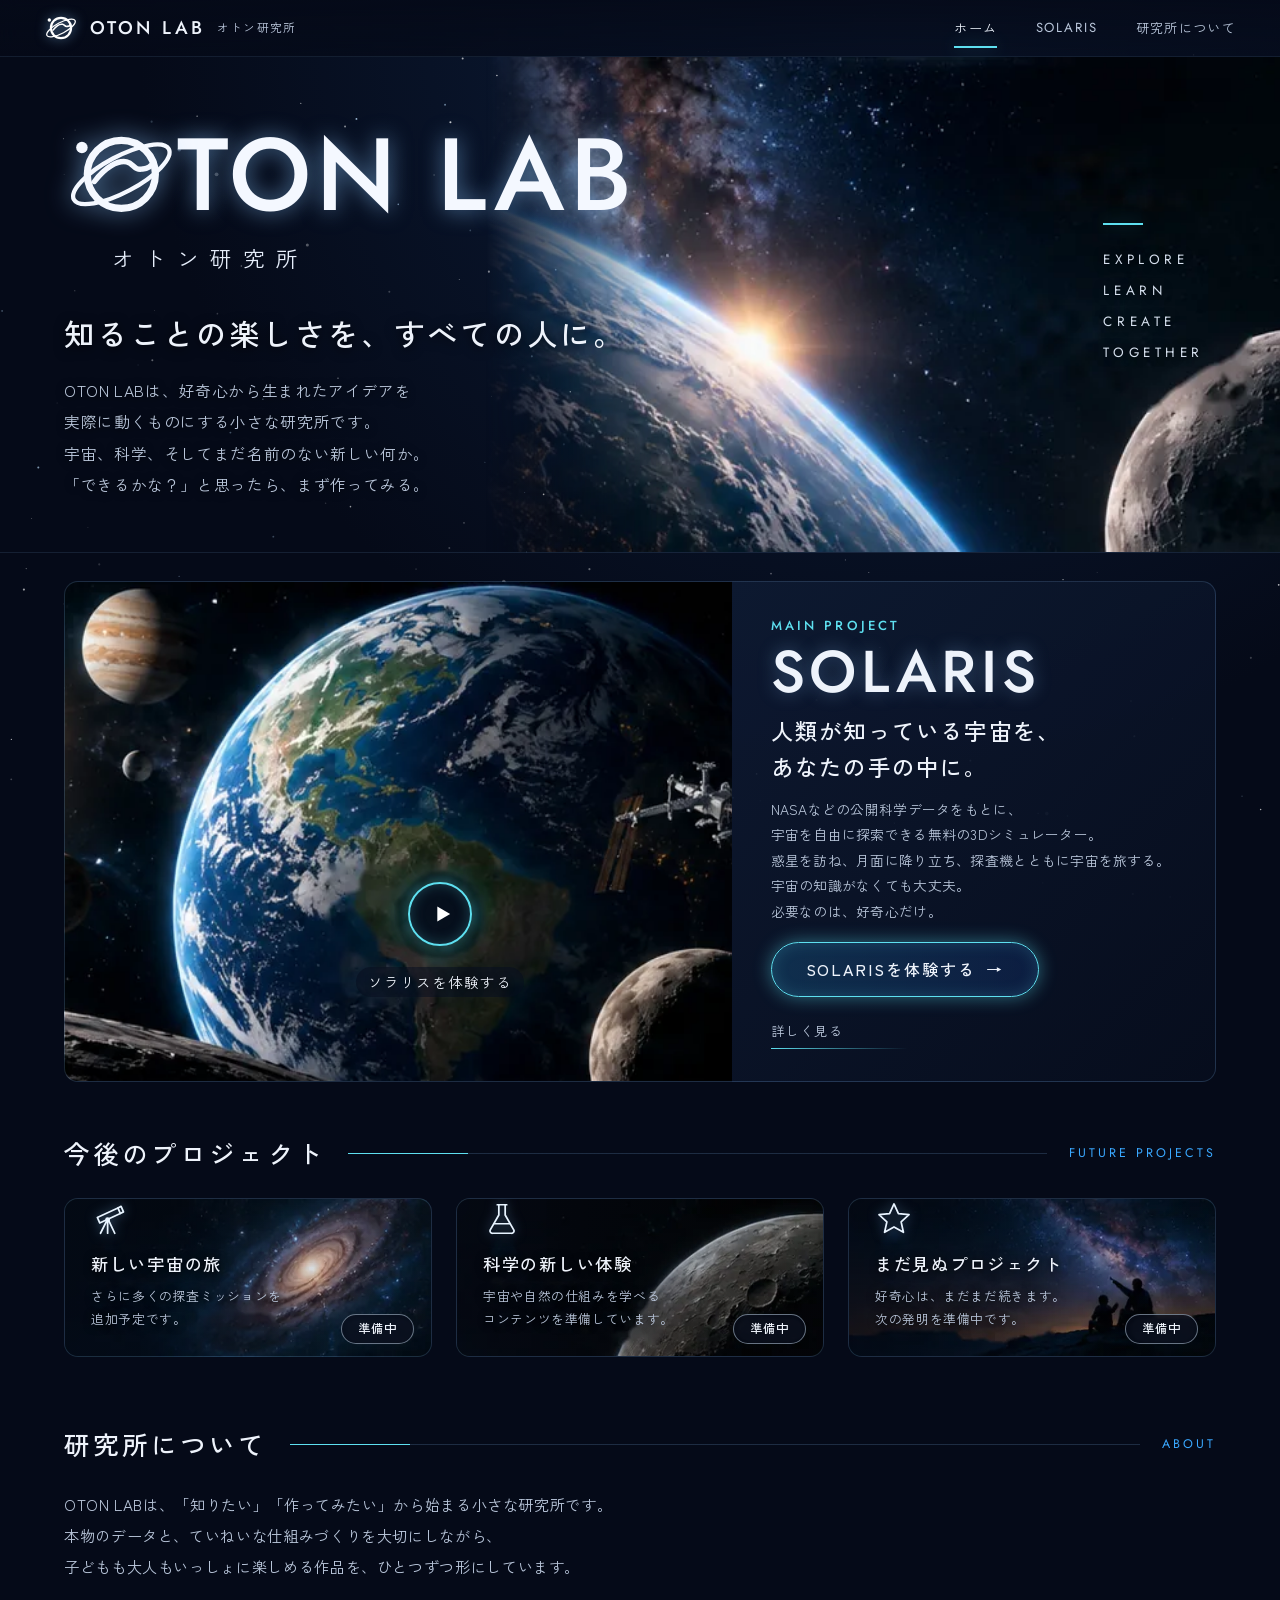
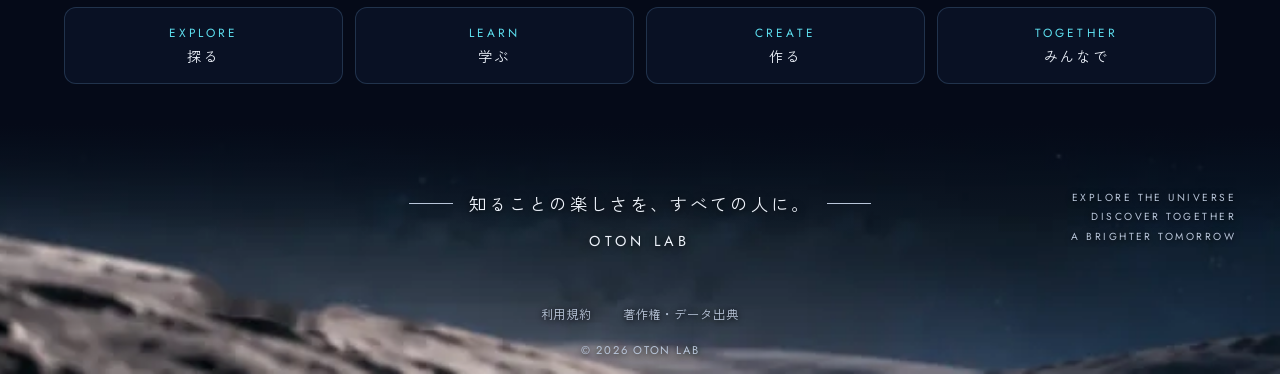
==== index.html @ 77c34b83 "トップページ微調整：右上は英語4行に整理・スマホ表示の最適化・フッターに利用規約と著作権・データ出典を追加" ====
<!doctype html>
<html lang="ja">
<head>
<meta charset="utf-8">
<meta name="viewport" content="width=device-width, initial-scale=1, viewport-fit=cover">
<title>OTON LAB｜オトン研究所</title>
<meta name="description" content="OTON LAB（オトン研究所）は、好奇心から生まれたアイデアを実際に動くものにする小さな研究所です。メイン作品は宇宙シミュレーター SOLARIS。">
<meta name="theme-color" content="#050a18">
<script>document.documentElement.classList.add("js")</script>
<meta property="og:type" content="website">
<meta property="og:title" content="OTON LAB｜オトン研究所">
<meta property="og:description" content="知ることの楽しさを、すべての人に。">
<meta property="og:url" content="https://otonlab.github.io/">
<meta property="og:image" content="https://otonlab.github.io/img/og.jpg">
<meta name="twitter:card" content="summary_large_image">
<link rel="icon" href="img/icon.svg" type="image/svg+xml">
<link rel="preconnect" href="https://fonts.googleapis.com">
<link rel="preconnect" href="https://fonts.gstatic.com" crossorigin>
<link rel="stylesheet" href="https://fonts.googleapis.com/css2?family=Jost:wght@300;400;500;600&family=Zen+Kaku+Gothic+New:wght@400;500;700&display=swap">
<link rel="stylesheet" href="css/style.css">
</head>
<body>
<canvas id="stars" aria-hidden="true"></canvas>

<svg width="0" height="0" style="position:absolute" aria-hidden="true">
  <defs>
    <symbol id="logo" viewBox="0 0 64 64">
      <circle cx="32" cy="32" r="19" fill="none" stroke="currentColor" stroke-width="4"/>
      <path d="M17 36c6-8 13-12 18-11 4 1 4 5 9 4 3 0 5-2 6-4" fill="none" stroke="currentColor" stroke-width="3" stroke-linecap="round"/>
      <ellipse cx="32" cy="32" rx="30" ry="10" fill="none" stroke="currentColor" stroke-width="2.4" transform="rotate(-28 32 32)"/>
      <circle cx="10" cy="17" r="3.2" fill="currentColor"/>
    </symbol>
  </defs>
</svg>

<header class="site-header" id="top">
  <a class="brand" href="#top" aria-label="OTON LAB トップへ">
    <svg class="brand-mark"><use href="#logo"/></svg>
    <span class="brand-name">OTON LAB</span>
    <span class="brand-sub">オトン研究所</span>
  </a>
  <nav class="site-nav" aria-label="メインメニュー">
    <a href="#top" data-nav="top" class="is-active">ホーム</a>
    <a href="#solaris" data-nav="solaris">SOLARIS</a>
    <a href="#about" data-nav="about">研究所について</a>
  </nav>
</header>

<main>
  <!-- ===== ヒーロー ===== -->
  <section class="hero" data-section="top">
    <div class="hero-art" aria-hidden="true"></div>
    <div class="hero-inner">
      <div class="hero-copy">
        <h1 class="hero-logo">
          <svg class="hero-logo-mark"><use href="#logo"/></svg><span class="hero-logo-text">TON LAB</span>
          <span class="visually-hidden">OTON LAB</span>
        </h1>
        <p class="hero-kana">オトン研究所</p>
        <p class="hero-lead">知ることの楽しさを、<br class="sp">すべての人に。</p>
        <p class="hero-body">
          OTON LABは、好奇心から生まれた<br class="sp">アイデアを<br class="pc">実際に動くものにする<br class="sp">小さな研究所です。<br>
          宇宙、科学、そして<br class="sp">まだ名前のない新しい何か。<br>
          「できるかな？」と思ったら、<br class="sp">まず作ってみる。
        </p>
      </div>
      <aside class="hero-side">
        <span class="hero-rule" aria-hidden="true"></span>
        <ul class="hero-words" lang="en">
          <li>EXPLORE</li><li>LEARN</li><li>CREATE</li><li>TOGETHER</li>
        </ul>
      </aside>
    </div>
  </section>

  <!-- ===== メイン作品：SOLARIS ===== -->
  <section class="main-project reveal" id="solaris" data-section="solaris">
    <a class="mp-art" href="https://kayano-tadanori.github.io/solaris/" aria-label="SOLARISを体験する">
      <span class="mp-play" aria-hidden="true"><svg viewBox="0 0 24 24"><path d="M8 5.5v13l11-6.5z" fill="currentColor"/></svg></span>
      <span class="mp-play-label">ソラリスを体験する</span>
    </a>
    <div class="mp-text">
      <p class="eyebrow" lang="en">MAIN PROJECT</p>
      <h2 class="mp-title" lang="en">SOLARIS</h2>
      <p class="mp-catch">人類が知っている宇宙を、<br>あなたの手の中に。</p>
      <p class="mp-body">
        NASAなどの公開科学データをもとに、<br class="pc">宇宙を自由に探索できる無料の3Dシミュレーター。<br class="pc">惑星を訪ね、月面に降り立ち、探査機とともに宇宙を旅する。<br class="pc">宇宙の知識がなくても大丈夫。<br class="pc">必要なのは、好奇心だけ。
      </p>
      <div class="mp-actions">
        <a class="btn-glow" href="https://kayano-tadanori.github.io/solaris/">SOLARISを体験する <span aria-hidden="true">→</span></a>
        <button class="link-more" type="button" aria-expanded="false" aria-controls="mp-more">詳しく見る</button>
      </div>
      <div class="mp-more" id="mp-more" hidden>
        <ul>
          <li><b>本物の位置で動く太陽系</b>　太陽・8つの惑星・おもな衛星を、NASA JPL の暦データどおりに動かします。</li>
          <li><b>いま空を飛ぶISS</b>　国際宇宙ステーションの今の位置を、軌道データから計算して表示します。</li>
          <li><b>最新の地球の雲</b>　気象衛星の観測画像から、地球の雲を描きます。</li>
          <li><b>スマホでそのまま</b>　インストールも登録もいりません。ブラウザで開くだけで動きます。</li>
        </ul>
      </div>
    </div>
  </section>

  <!-- ===== 今後のプロジェクト ===== -->
  <section class="future reveal" aria-labelledby="future-title">
    <div class="section-head">
      <h2 id="future-title">今後のプロジェクト</h2>
      <span class="section-line" aria-hidden="true"></span>
      <span class="section-en" lang="en">FUTURE PROJECTS</span>
    </div>
    <div class="cards">
      <article class="card" style="background-image:url(img/card1.webp)">
        <svg class="card-icon" viewBox="0 0 48 48" aria-hidden="true"><g fill="none" stroke="currentColor" stroke-width="2.2" stroke-linecap="round" stroke-linejoin="round"><path d="M8 22l26-12 3 7-26 12z"/><path d="M34 10l4-2 3 7-4 2"/><path d="M20 26l-8 16M22 25l8 17M21 26v16"/><circle cx="21" cy="25" r="2"/></g></svg>
        <h3>新しい宇宙の旅</h3>
        <p>さらに多くの探査ミッションを<br>追加予定です。</p>
        <span class="badge">準備中</span>
      </article>
      <article class="card" style="background-image:url(img/card2.webp)">
        <svg class="card-icon" viewBox="0 0 48 48" aria-hidden="true"><g fill="none" stroke="currentColor" stroke-width="2.2" stroke-linecap="round" stroke-linejoin="round"><path d="M18 6h12M20 6v13L9 38a3 3 0 0 0 3 4h24a3 3 0 0 0 3-4L28 19V6"/><path d="M14 30h20"/></g></svg>
        <h3>科学の新しい体験</h3>
        <p>宇宙や自然の仕組みを学べる<br>コンテンツを準備しています。</p>
        <span class="badge">準備中</span>
      </article>
      <article class="card" style="background-image:url(img/card3.webp)">
        <svg class="card-icon" viewBox="0 0 48 48" aria-hidden="true"><path d="M24 5l5.6 12.2 13.4 1.4-10 9 2.9 13.2L24 34l-11.9 6.8L15 27.6l-10-9 13.4-1.4z" fill="none" stroke="currentColor" stroke-width="2.2" stroke-linejoin="round"/></svg>
        <h3>まだ見ぬプロジェクト</h3>
        <p>好奇心は、まだまだ続きます。<br>次の発明を準備中です。</p>
        <span class="badge">準備中</span>
      </article>
    </div>
  </section>

  <!-- ===== 研究所について ===== -->
  <section class="about reveal" id="about" data-section="about" aria-labelledby="about-title">
    <div class="section-head">
      <h2 id="about-title">研究所について</h2>
      <span class="section-line" aria-hidden="true"></span>
      <span class="section-en" lang="en">ABOUT</span>
    </div>
    <p class="about-body">
      OTON LABは、「知りたい」「作ってみたい」から始まる小さな研究所です。<br class="pc">本物のデータと、ていねいな仕組みづくりを大切にしながら、<br class="pc">子どもも大人もいっしょに楽しめる作品を、ひとつずつ形にしています。
    </p>
    <ul class="pillars">
      <li><span lang="en">EXPLORE</span>探る</li>
      <li><span lang="en">LEARN</span>学ぶ</li>
      <li><span lang="en">CREATE</span>作る</li>
      <li><span lang="en">TOGETHER</span>みんなで</li>
    </ul>
  </section>
</main>

<footer class="site-footer">
  <div class="footer-inner">
    <p class="footer-catch"><span class="dash" aria-hidden="true"></span><span>知ることの楽しさを、<br class="sp">すべての人に。</span><span class="dash" aria-hidden="true"></span></p>
    <p class="footer-name" lang="en">OTON LAB</p>
    <p class="footer-words" lang="en">EXPLORE THE UNIVERSE<br>DISCOVER TOGETHER<br>A BRIGHTER TOMORROW</p>
  </div>
  <ul class="footer-links">
    <li><a href="terms.html">利用規約</a></li>
    <li><a href="credits.html">著作権・データ出典</a></li>
  </ul>
  <p class="copyright" lang="en">© 2026 OTON LAB</p>
</footer>

<script src="js/main.js" defer></script>
</body>
</html>
---- css/style.css ----
/* OTON LAB トップページ */
:root {
  --bg: #050a18;
  --bg-2: #0a1428;
  --panel: rgba(12, 22, 42, .72);
  --line: rgba(120, 170, 220, .22);
  --text: #eef3fb;
  --text-2: #b9c6da;
  --text-3: #7f8fa8;
  --accent: #5ee0f0;
  --accent-2: #3aa8ff;
  --glow: 0 0 18px rgba(94, 224, 240, .45);
  --radius: 14px;
  --gutter: clamp(16px, 4vw, 44px);
  --maxw: 1240px;
  --font-en: "Jost", "Zen Kaku Gothic New", system-ui, sans-serif;
  --font-ja: "Zen Kaku Gothic New", "Hiragino Sans", "Yu Gothic UI", system-ui, sans-serif;
  color-scheme: dark;
}

*, *::before, *::after { box-sizing: border-box; }
html { scroll-behavior: smooth; scroll-padding-top: 72px; -webkit-text-size-adjust: 100%; }
body {
  margin: 0;
  background: var(--bg);
  color: var(--text);
  font-family: var(--font-ja);
  line-height: 1.8;
  letter-spacing: .04em;
  overflow-x: hidden;
}
img, svg { display: block; }
a { color: inherit; }
.visually-hidden {
  position: absolute; width: 1px; height: 1px; overflow: hidden;
  clip: rect(0 0 0 0); white-space: nowrap;
}
br.pc { display: none; }
@media (min-width: 900px) { br.pc { display: inline; } }
br.sp { display: none; }
@media (max-width: 520px) { br.sp { display: inline; } }

/* 星空（ページ全体の背景） */
#stars {
  position: fixed; inset: 0; width: 100%; height: 100%;
  z-index: -1; pointer-events: none;
  background: radial-gradient(ellipse at 70% 0%, #0d1f3d 0%, var(--bg) 60%);
}

/* ===== ヘッダー ===== */
.site-header {
  position: sticky; top: 0; z-index: 20;
  display: flex; align-items: center; justify-content: space-between; gap: 16px;
  padding: 10px var(--gutter);
  background: linear-gradient(to bottom, rgba(5, 10, 24, .92), rgba(5, 10, 24, .7));
  backdrop-filter: blur(10px);
  -webkit-backdrop-filter: blur(10px);
  border-bottom: 1px solid rgba(120, 170, 220, .12);
}
.brand { display: flex; align-items: center; gap: 12px; text-decoration: none; min-width: 0; }
.brand-mark { width: 34px; height: 34px; color: #fff; filter: drop-shadow(0 0 6px rgba(140, 200, 255, .6)); flex: none; }
.brand-name { font-family: var(--font-en); font-weight: 500; font-size: 1.15rem; letter-spacing: .16em; white-space: nowrap; }
.brand-sub { font-size: .72rem; color: var(--text-2); letter-spacing: .12em; white-space: nowrap; }
.site-nav { display: flex; gap: clamp(14px, 3vw, 40px); }
.site-nav a {
  position: relative; text-decoration: none; font-size: .82rem; letter-spacing: .1em;
  color: var(--text-2); padding: 6px 0; white-space: nowrap;
}
.site-nav a[data-nav="solaris"] { font-family: var(--font-en); letter-spacing: .14em; }
.site-nav a::after {
  content: ""; position: absolute; left: 0; right: 0; bottom: -2px; height: 2px;
  background: var(--accent); box-shadow: var(--glow);
  transform: scaleX(0); transition: transform .3s;
}
.site-nav a:hover, .site-nav a.is-active { color: var(--text); }
.site-nav a.is-active::after { transform: scaleX(1); }

@media (max-width: 640px) {
  .brand-sub { display: none; }
  .brand-mark { width: 28px; height: 28px; }
  .brand-name { font-size: 1rem; }
  .site-nav { gap: 14px; }
  .site-nav a { font-size: .74rem; letter-spacing: .04em; }
}
@media (max-width: 380px) {
  .brand-name { display: none; }
}

/* ===== ヒーロー ===== */
.hero {
  position: relative;
  min-height: clamp(460px, 34vw, 560px);
  overflow: hidden;
  border-bottom: 1px solid rgba(120, 170, 220, .14);
}
.hero-art {
  position: absolute; top: 0; right: 0; bottom: 0;
  width: min(62%, 980px);
  background: url(../img/hero.webp) right center / cover no-repeat;
  -webkit-mask-image: linear-gradient(to right, transparent 0%, #000 22%);
  mask-image: linear-gradient(to right, transparent 0%, #000 22%);
}
.hero-inner {
  position: relative;
  max-width: var(--maxw); margin: 0 auto;
  padding: clamp(36px, 5vw, 60px) var(--gutter) clamp(36px, 4vw, 52px);
  display: flex; justify-content: space-between; gap: 24px;
}
.hero-copy { max-width: 620px; }
.hero-logo {
  display: flex; align-items: center; margin: 0;
  font-family: var(--font-en); font-weight: 500;
  font-size: clamp(3rem, 8.4vw, 6.4rem); line-height: 1; letter-spacing: .05em;
  color: #f4f8ff;
  text-shadow: 0 0 22px rgba(140, 200, 255, .55);
}
.hero-logo-mark {
  width: 1.12em; height: 1.12em; margin-right: -.02em; color: #f4f8ff;
  filter: drop-shadow(0 0 12px rgba(140, 200, 255, .7));
  flex: none;
}
.hero-kana {
  margin: .5rem 0 0; padding-left: 2.2em;
  font-size: clamp(1rem, 1.9vw, 1.35rem); letter-spacing: .5em; color: #e6eefb;
}
.hero-lead {
  margin: clamp(18px, 2.4vw, 28px) 0 0;
  font-size: clamp(1.2rem, 2.6vw, 1.9rem); font-weight: 500; letter-spacing: .1em;
  text-shadow: 0 2px 12px rgba(0, 0, 0, .8);
}
.hero-body {
  margin: 14px 0 0;
  font-size: clamp(.86rem, 1.25vw, .98rem); line-height: 2; color: var(--text-2);
  text-shadow: 0 1px 8px rgba(0, 0, 0, .9);
}
.hero-side {
  flex: none; align-self: center;
  /* ロゴと本文のあいだ（地球のふちの右）に、4語を縦に置く */
  margin-top: clamp(-40px, -2vw, -10px);
  padding-right: clamp(0px, 1vw, 12px);
  text-shadow: 0 1px 10px rgba(0, 0, 0, .9);
}
.hero-rule { display: block; width: 40px; height: 2px; margin: 0 0 20px; background: var(--accent); box-shadow: var(--glow); }
.hero-words {
  list-style: none; margin: 0; padding: 0;
  font-family: var(--font-en); font-weight: 400;
  font-size: clamp(.82rem, 1.05vw, .95rem); letter-spacing: .34em; line-height: 2.3; color: #d6e0ee;
}

@media (max-width: 900px) {
  .hero { min-height: 0; }
  .hero-art {
    width: 100%; height: 62vw; max-height: 420px; bottom: auto;
    background-position: 70% center;
    -webkit-mask-image: linear-gradient(to bottom, #000 40%, transparent 100%);
    mask-image: linear-gradient(to bottom, #000 40%, transparent 100%);
    opacity: .9;
  }
  .hero-inner { flex-direction: column; padding-top: clamp(28px, 18vw, 120px); }
  .hero-side { align-self: stretch; display: flex; align-items: center; gap: 14px; margin-top: 4px; padding-right: 0; }
  .hero-rule { flex: none; width: 24px; margin: 0; }
  .hero-words { display: flex; flex-wrap: wrap; gap: 0 14px; font-size: .74rem; letter-spacing: .22em; line-height: 2; }
}
@media (max-width: 520px) {
  /* 地球のふちと朝日が右上に来るように */
  .hero-art { height: 78vw; background-position: 62% 30%; }
  .hero-inner { padding-top: 34vw; gap: 18px; }
  .hero-logo { font-size: clamp(2.5rem, 13vw, 3.4rem); }
  .hero-kana { padding-left: 1.9em; letter-spacing: .42em; font-size: .95rem; }
  .hero-lead { font-size: clamp(1.25rem, 6vw, 1.5rem); line-height: 1.6; letter-spacing: .08em; }
  .hero-body { font-size: .88rem; line-height: 1.95; }
  .hero-words { gap: 0 12px; font-size: .7rem; letter-spacing: .18em; }
}

/* ===== 共通：セクション ===== */
.main-project, .future, .about {
  max-width: var(--maxw);
  margin: 0 auto;
  padding: 0 var(--gutter);
}
.eyebrow {
  margin: 0; font-family: var(--font-en); font-weight: 500;
  font-size: .82rem; letter-spacing: .24em; color: var(--accent);
}
.section-head {
  display: flex; align-items: center; gap: 22px;
  margin: 0 0 22px;
}
.section-head h2 { margin: 0; font-size: clamp(1.25rem, 2.4vw, 1.6rem); font-weight: 500; letter-spacing: .12em; white-space: nowrap; }
.section-line {
  flex: 1; height: 1px;
  background: linear-gradient(to right, var(--accent) 0, var(--accent) 120px, var(--line) 120px);
}
.section-en { font-family: var(--font-en); font-size: .78rem; letter-spacing: .24em; color: var(--accent-2); white-space: nowrap; }
@media (max-width: 520px) {
  .section-en { display: none; }
}

/* ===== メイン作品 ===== */
.main-project {
  margin-top: clamp(20px, 3vw, 28px);
}
.main-project > * { min-width: 0; }
.main-project {
  display: grid;
  grid-template-columns: minmax(0, 58fr) minmax(0, 42fr);
}
.main-project::before { content: none; }
.mp-art, .mp-text { position: relative; }
.mp-art {
  display: block; text-decoration: none;
  min-height: 100%;
  /* 再生ボタンの位置（56.2% 66.6%）を基準に切り抜く＝高さが変わってもボタンの下の絵がずれない */
  background: url(../img/solaris.webp) 56.2% 66.6% / cover no-repeat;
  border: 1px solid var(--line); border-right: 0;
  border-radius: var(--radius) 0 0 var(--radius);
  overflow: hidden;
}
.mp-text {
  padding: clamp(24px, 3vw, 32px) clamp(20px, 3vw, 40px);
  background: linear-gradient(135deg, rgba(14, 26, 50, .92), rgba(7, 14, 30, .92));
  border: 1px solid var(--line); border-left: 0;
  border-radius: 0 var(--radius) var(--radius) 0;
}
.mp-play {
  position: absolute; left: 56.2%; top: 66.6%;
  width: 64px; height: 64px; margin: -32px 0 0 -32px;
  display: grid; place-items: center;
  border-radius: 50%;
  background: rgba(6, 14, 30, .78);
  border: 2px solid var(--accent);
  box-shadow: var(--glow), inset 0 0 14px rgba(94, 224, 240, .25);
  color: #fff;
  transition: transform .25s, box-shadow .25s;
}
.mp-play svg { width: 28px; height: 28px; margin-left: 4px; }
.mp-play-label {
  position: absolute; left: 56.2%; top: 80.2%; transform: translate(-50%, -50%);
  padding: 2px 12px; border-radius: 99px;
  background: rgba(6, 14, 30, .55);
  font-size: .9rem; letter-spacing: .14em; white-space: nowrap;
  text-shadow: 0 1px 6px #000;
}
.mp-art:hover .mp-play, .mp-art:focus-visible .mp-play { transform: scale(1.08); box-shadow: 0 0 30px rgba(94, 224, 240, .75); }
.mp-title {
  margin: 4px 0 0;
  font-family: var(--font-en); font-weight: 500;
  font-size: clamp(2.6rem, 4.6vw, 3.9rem); line-height: 1.05; letter-spacing: .08em;
  text-shadow: 0 0 18px rgba(140, 200, 255, .35);
}
.mp-catch { margin: 10px 0 0; font-size: clamp(1.1rem, 1.8vw, 1.4rem); font-weight: 500; line-height: 1.6; letter-spacing: .1em; }
.mp-body { margin: 12px 0 0; font-size: .86rem; line-height: 1.85; letter-spacing: .02em; color: var(--text-2); }
.mp-actions { display: flex; align-items: center; gap: 18px 32px; flex-wrap: wrap; margin-top: 18px; }
.btn-glow {
  -webkit-tap-highlight-color: transparent; touch-action: manipulation;
  display: inline-flex; align-items: center; gap: 10px;
  padding: 12px 34px;
  border-radius: 99px;
  border: 1.5px solid var(--accent);
  background: linear-gradient(90deg, rgba(20, 70, 110, .55), rgba(16, 40, 90, .55));
  box-shadow: var(--glow), inset 0 0 16px rgba(94, 224, 240, .18);
  text-decoration: none; font-weight: 500; letter-spacing: .12em;
  transition: box-shadow .25s, transform .25s;
}
.btn-glow:hover, .btn-glow:focus-visible { box-shadow: 0 0 28px rgba(94, 224, 240, .7), inset 0 0 18px rgba(94, 224, 240, .3); transform: translateY(-1px); }
.link-more {
  appearance: none; background: none; border: 0; color: var(--text-2); cursor: pointer;
  font: inherit; font-size: .82rem; letter-spacing: .12em;
  padding: 4px 64px 6px 0;
  border-bottom: 1px solid transparent;
  border-image: linear-gradient(to right, var(--accent), transparent) 1;
}
.link-more:hover, .link-more[aria-expanded="true"] { color: var(--text); }
.mp-more { margin-top: 18px; }
.mp-more ul { list-style: none; margin: 0; padding: 0; display: grid; gap: 10px; }
.mp-more li {
  font-size: .86rem; line-height: 1.75; color: var(--text-2);
  padding: 10px 14px; border-radius: 10px;
  background: rgba(94, 224, 240, .06); border: 1px solid rgba(94, 224, 240, .14);
}
.mp-more b { display: block; color: var(--text); font-weight: 500; }

@media (max-width: 900px) {
  .main-project { grid-template-columns: 1fr; }
  .mp-art {
    min-height: 0; aspect-ratio: 715 / 389; border: 1px solid var(--line); border-bottom: 0; border-radius: var(--radius) var(--radius) 0 0; }
  .mp-text { border: 1px solid var(--line); border-top: 0; border-radius: 0 0 var(--radius) var(--radius); }
  .mp-play { width: 60px; height: 60px; margin: -30px 0 0 -30px; }
  .mp-play-label { font-size: .8rem; }
}

/* ===== 今後のプロジェクト ===== */
.future { margin-top: clamp(36px, 5vw, 48px); }
.cards { display: grid; grid-template-columns: repeat(3, minmax(0, 1fr)); gap: clamp(14px, 2vw, 24px); }
.card {
  position: relative;
  aspect-ratio: 390 / 168;
  padding: clamp(18px, 2.2vw, 26px) clamp(18px, 2.2vw, 26px);
  border-radius: var(--radius);
  border: 1px solid var(--line);
  background-color: #050a18;
  background-position: center;
  background-size: cover;
  background-repeat: no-repeat;
  overflow: hidden;
  display: flex; flex-direction: column; justify-content: flex-end;
}
.card::before {
  content: ""; position: absolute; inset: 0;
  background: linear-gradient(90deg, rgba(5, 10, 24, .55) 0%, rgba(5, 10, 24, .1) 70%);
}
.card > * { position: relative; }
.card-icon { flex: none; width: 38px; height: 38px; color: #e8f4ff; margin-bottom: auto; filter: drop-shadow(0 0 6px rgba(140, 200, 255, .5)); }
.card h3 { margin: 10px 0 0; font-size: 1.08rem; font-weight: 500; letter-spacing: .1em; text-shadow: 0 1px 8px #000; }
.card p { margin: 6px 0 0; font-size: .8rem; line-height: 1.75; color: var(--text-2); text-shadow: 0 1px 8px #000; padding-right: 92px; }
.badge {
  position: absolute; right: 4.6%; bottom: 7.7%;
  padding: 3px 16px;
  border-radius: 99px;
  border: 1px solid rgba(200, 220, 240, .5);
  background: rgba(8, 14, 28, .78);
  font-size: .76rem; font-weight: 500; letter-spacing: .1em;
}
@media (max-width: 520px) {
  .mp-actions { flex-direction: column; align-items: stretch; gap: 12px; }
  .btn-glow { justify-content: center; min-height: 52px; padding: 12px 20px; }
  .link-more { align-self: flex-start; padding: 10px 64px 10px 0; }
  .mp-text { padding: 22px 18px 24px; }
}
@media (max-width: 1000px) {
  .card { aspect-ratio: auto; min-height: 180px; }
}
@media (max-width: 760px) {
  .cards { grid-template-columns: 1fr; }
  .card { aspect-ratio: 390 / 168; min-height: 0; }
}
@media (max-width: 420px) {
  .card { aspect-ratio: auto; min-height: 168px; }
  /* 狭い画面はバッジを右上へ＝説明文を広く使う */
  .card p { padding-right: 0; }
  .badge { top: 16px; bottom: auto; right: 16px; }
}

/* ===== 研究所について ===== */
.about { margin-top: clamp(44px, 6vw, 64px); }
.about-body { margin: 0; color: var(--text-2); font-size: .95rem; line-height: 2.05; }
.pillars {
  list-style: none; margin: 24px 0 0; padding: 0;
  display: grid; grid-template-columns: repeat(4, minmax(0, 1fr)); gap: 12px;
}
.pillars li {
  padding: 14px 12px; text-align: center;
  border: 1px solid var(--line); border-radius: 12px;
  background: var(--panel);
  font-size: .9rem; letter-spacing: .14em;
}
.pillars span {
  display: block; font-family: var(--font-en); font-size: .74rem; letter-spacing: .26em; color: var(--accent);
}
@media (max-width: 560px) {
  .pillars { grid-template-columns: repeat(2, minmax(0, 1fr)); }
}

/* ===== フッター ===== */
.site-footer {
  position: relative;
  margin-top: clamp(28px, 4vw, 40px);
  padding: clamp(40px, 6vw, 64px) var(--gutter) 14px;
  background: url(../img/ground.webp) center bottom / cover no-repeat;
  text-align: center;
}
.site-footer::before {
  content: ""; position: absolute; inset: 0;
  background: linear-gradient(to bottom, var(--bg) 0%, rgba(5, 10, 24, 0) 45%);
  pointer-events: none;
}
.footer-inner { position: relative; max-width: var(--maxw); margin: 0 auto; }
.footer-catch {
  margin: 0; display: flex; align-items: center; justify-content: center; gap: 16px;
  font-size: clamp(.92rem, 1.6vw, 1.1rem); letter-spacing: .12em; text-shadow: 0 1px 8px #000;
}
.dash { width: 44px; height: 1px; background: var(--text-2); flex: none; }
.footer-name { margin: 10px 0 0; font-family: var(--font-en); font-size: .9rem; letter-spacing: .3em; text-shadow: 0 1px 8px #000; }
.footer-words {
  position: absolute; right: 0; top: 0; margin: 0;
  font-family: var(--font-en); font-size: .64rem; letter-spacing: .24em; line-height: 1.9;
  text-align: right; color: var(--text-2); text-shadow: 0 1px 6px #000;
}
.footer-links {
  position: relative; list-style: none; margin: clamp(28px, 4vw, 40px) 0 0; padding: 0;
  display: flex; justify-content: center; flex-wrap: wrap; gap: 6px 26px;
  font-size: .78rem; letter-spacing: .08em; text-shadow: 0 1px 6px #000;
}
.footer-links a { color: var(--text-2); text-decoration: none; display: inline-block; padding: 8px 2px; }
.footer-links a:hover, .footer-links a:focus-visible { color: var(--text); text-decoration: underline; text-underline-offset: 4px; }
.copyright { position: relative; margin: 6px 0 0; font-family: var(--font-en); font-size: .7rem; letter-spacing: .16em; color: var(--text-2); text-shadow: 0 1px 6px #000; }
@media (max-width: 900px) {
  .footer-words { position: static; text-align: center; margin-top: 18px; }
  .dash { width: 24px; }
}

/* ===== 表示のアニメーション ===== */
.js .reveal { opacity: 0; transform: translateY(18px); transition: opacity .8s ease, transform .8s ease; }
.js .reveal.is-in { opacity: 1; transform: none; }

@media (prefers-reduced-motion: reduce) {
  html { scroll-behavior: auto; }
  .js .reveal { opacity: 1; transform: none; transition: none; }
}

:focus-visible { outline: 2px solid var(--accent); outline-offset: 3px; border-radius: 6px; }

/* ===== 文書ページ（利用規約・著作権・データ出典） ===== */
.doc {
  max-width: 860px; margin: 0 auto;
  padding: clamp(28px, 5vw, 56px) var(--gutter) 24px;
}
.doc h1 { margin: 0; font-size: clamp(1.5rem, 3.4vw, 2rem); font-weight: 500; letter-spacing: .12em; }
.doc .doc-en { margin: 4px 0 0; font-family: var(--font-en); font-size: .78rem; letter-spacing: .24em; color: var(--accent); }
.doc .doc-date { margin: 14px 0 0; font-size: .8rem; color: var(--text-3); }
.doc h2 {
  margin: 40px 0 10px; padding-bottom: 8px;
  font-size: 1.12rem; font-weight: 500; letter-spacing: .08em;
  border-bottom: 1px solid var(--line);
}
.doc h3 { margin: 24px 0 6px; font-size: .98rem; font-weight: 500; }
.doc p, .doc li { font-size: .92rem; line-height: 1.95; color: var(--text-2); }
.doc ul, .doc ol { padding-left: 1.4em; }
.doc a { color: var(--accent); text-underline-offset: 3px; word-break: break-all; }
.doc .note {
  margin: 18px 0; padding: 14px 16px; border-radius: 10px;
  background: rgba(94, 224, 240, .06); border: 1px solid rgba(94, 224, 240, .2);
}
.doc .note p { margin: 0; }
.table-wrap { overflow-x: auto; -webkit-overflow-scrolling: touch; margin: 10px 0 0; }
.doc table { width: 100%; border-collapse: collapse; font-size: .84rem; min-width: 560px; }
.doc th, .doc td { padding: 9px 10px; border-bottom: 1px solid var(--line); text-align: left; vertical-align: top; line-height: 1.7; color: var(--text-2); }
.doc th { color: var(--text); font-weight: 500; background: rgba(12, 22, 42, .6); white-space: nowrap; }
.back-link { display: inline-block; margin-top: 40px; color: var(--text-2); text-decoration: none; font-size: .86rem; padding: 8px 0; }
.back-link:hover { color: var(--text); }
.site-footer.is-simple { padding-top: 24px; background: none; }
.site-footer.is-simple::before { content: none; }
.licenses { margin-top: 14px; display: grid; gap: 8px; }
.lic { border: 1px solid var(--line); border-radius: 10px; background: rgba(12, 22, 42, .55); }
.lic summary { cursor: pointer; padding: 10px 14px; font-size: .86rem; color: var(--text); }
.lic pre {
  margin: 0; padding: 0 14px 14px; white-space: pre-wrap; overflow-wrap: anywhere;
  font-family: ui-monospace, Consolas, monospace; font-size: .72rem; line-height: 1.6; color: var(--text-2);
}
@media (max-width: 600px) {
  /* 表は1行ずつのカードにする（横スクロールさせない） */
  .doc table { min-width: 0; }
  .doc thead { display: none; }
  .doc table, .doc tbody, .doc tr, .doc td { display: block; width: 100%; }
  .doc tr { padding: 10px 2px; border-bottom: 1px solid var(--line); }
  .doc td { padding: 2px 0; border: 0; }
  .doc td:first-child { color: var(--text); font-weight: 500; }
  .doc td:nth-child(3)::before { content: "ライセンス："; color: var(--text-3); }
}
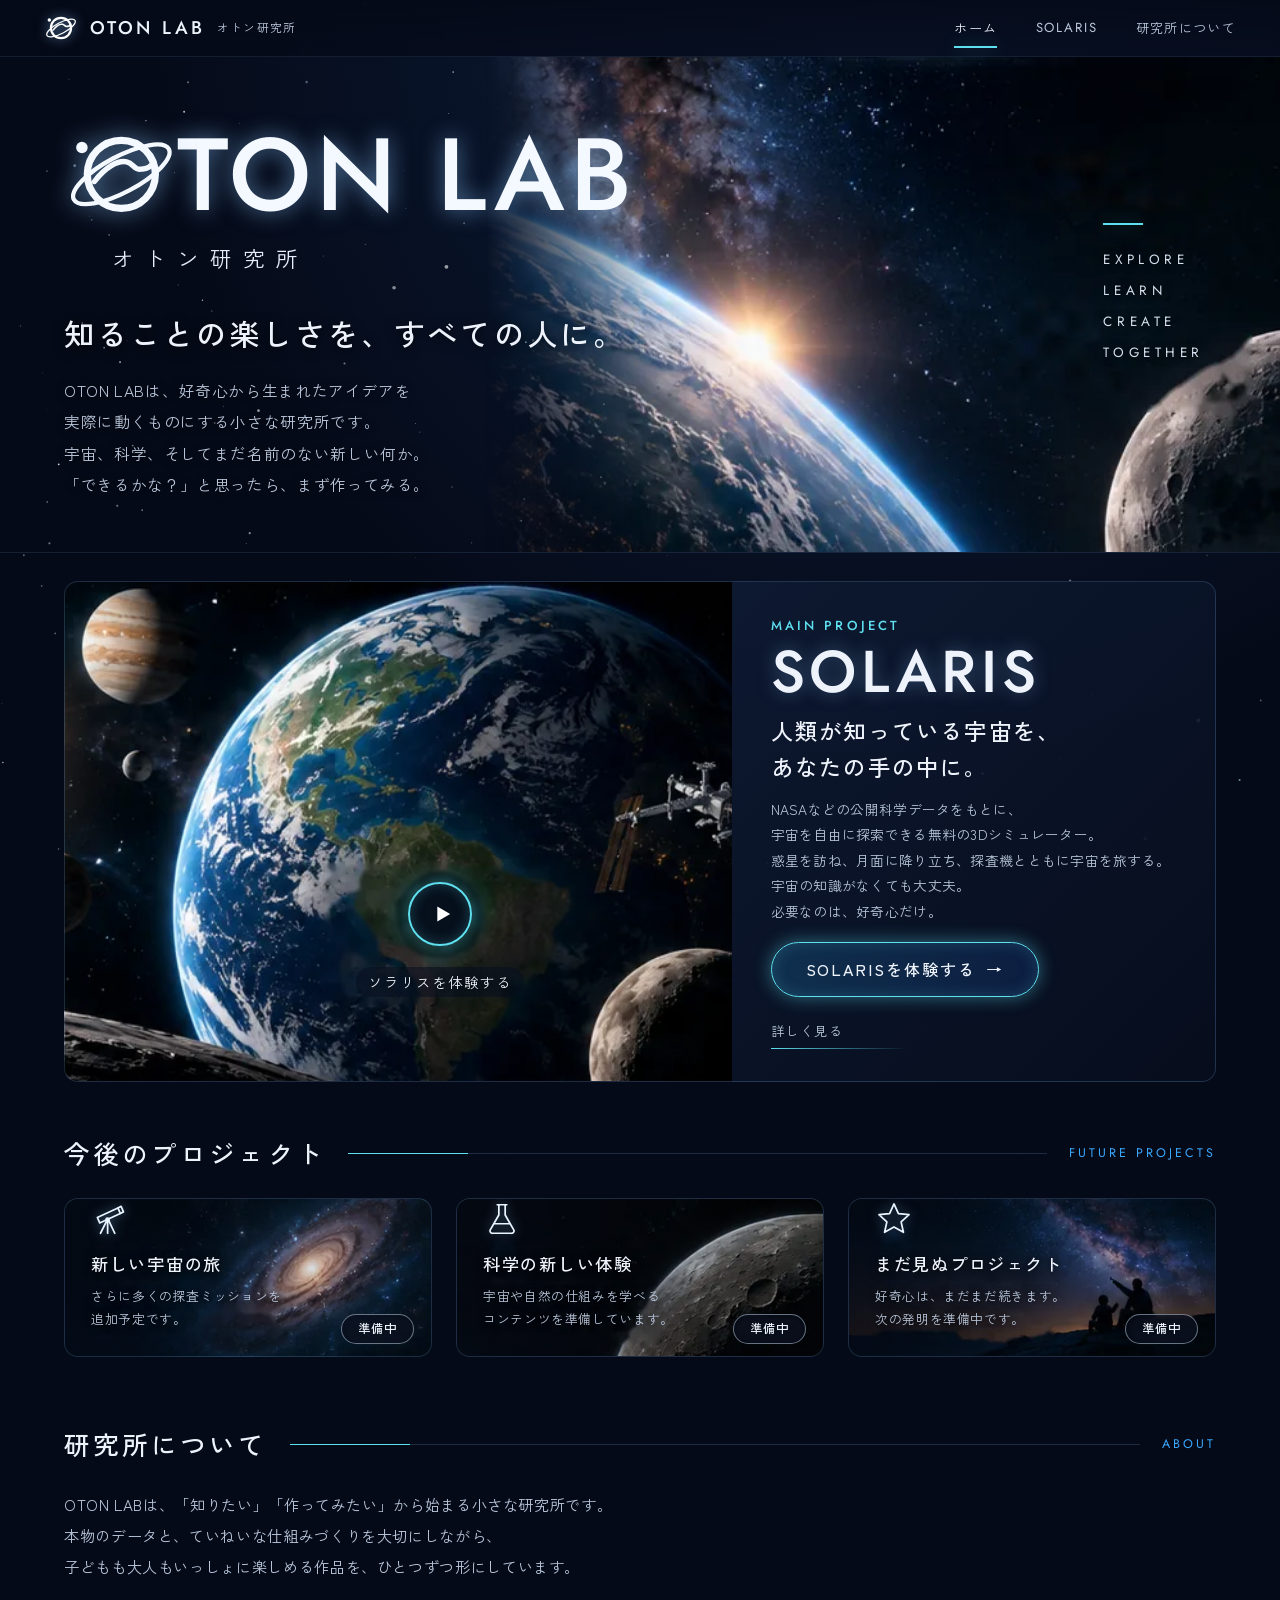
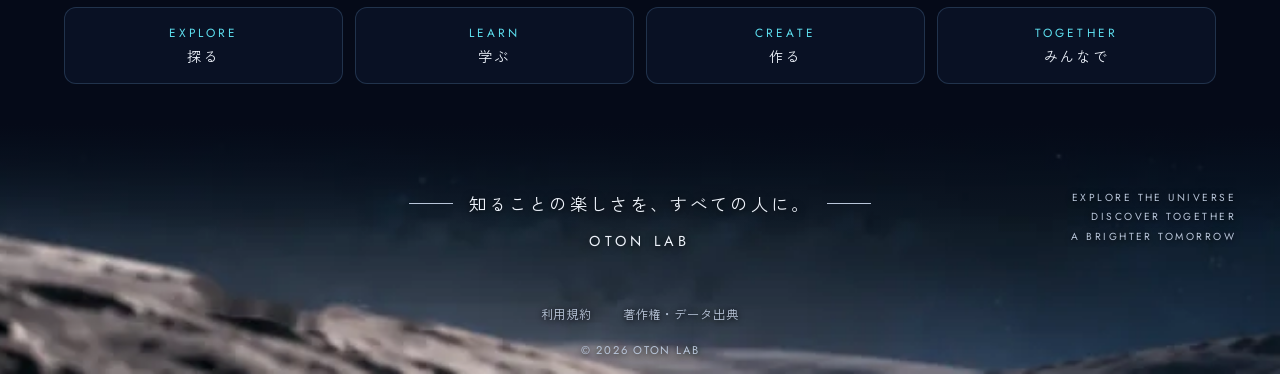
==== commit ea7c9578: "SOLARIS の公開先を OTON LAB へ（otonlab.github.io/solaris/）・出典にスペースシャトルとゴールデンレコードの音を追加" ====
--- a/index.html
+++ b/index.html
@@ -75,7 +75,7 @@
 
   <!-- ===== メイン作品：SOLARIS ===== -->
   <section class="main-project reveal" id="solaris" data-section="solaris">
-    <a class="mp-art" href="https://kayano-tadanori.github.io/solaris/" aria-label="SOLARISを体験する">
+    <a class="mp-art" href="https://otonlab.github.io/solaris/" aria-label="SOLARISを体験する">
       <span class="mp-play" aria-hidden="true"><svg viewBox="0 0 24 24"><path d="M8 5.5v13l11-6.5z" fill="currentColor"/></svg></span>
       <span class="mp-play-label">ソラリスを体験する</span>
     </a>
@@ -87,7 +87,7 @@
         NASAなどの公開科学データをもとに、<br class="pc">宇宙を自由に探索できる無料の3Dシミュレーター。<br class="pc">惑星を訪ね、月面に降り立ち、探査機とともに宇宙を旅する。<br class="pc">宇宙の知識がなくても大丈夫。<br class="pc">必要なのは、好奇心だけ。
       </p>
       <div class="mp-actions">
-        <a class="btn-glow" href="https://kayano-tadanori.github.io/solaris/">SOLARISを体験する <span aria-hidden="true">→</span></a>
+        <a class="btn-glow" href="https://otonlab.github.io/solaris/">SOLARISを体験する <span aria-hidden="true">→</span></a>
         <button class="link-more" type="button" aria-expanded="false" aria-controls="mp-more">詳しく見る</button>
       </div>
       <div class="mp-more" id="mp-more" hidden>
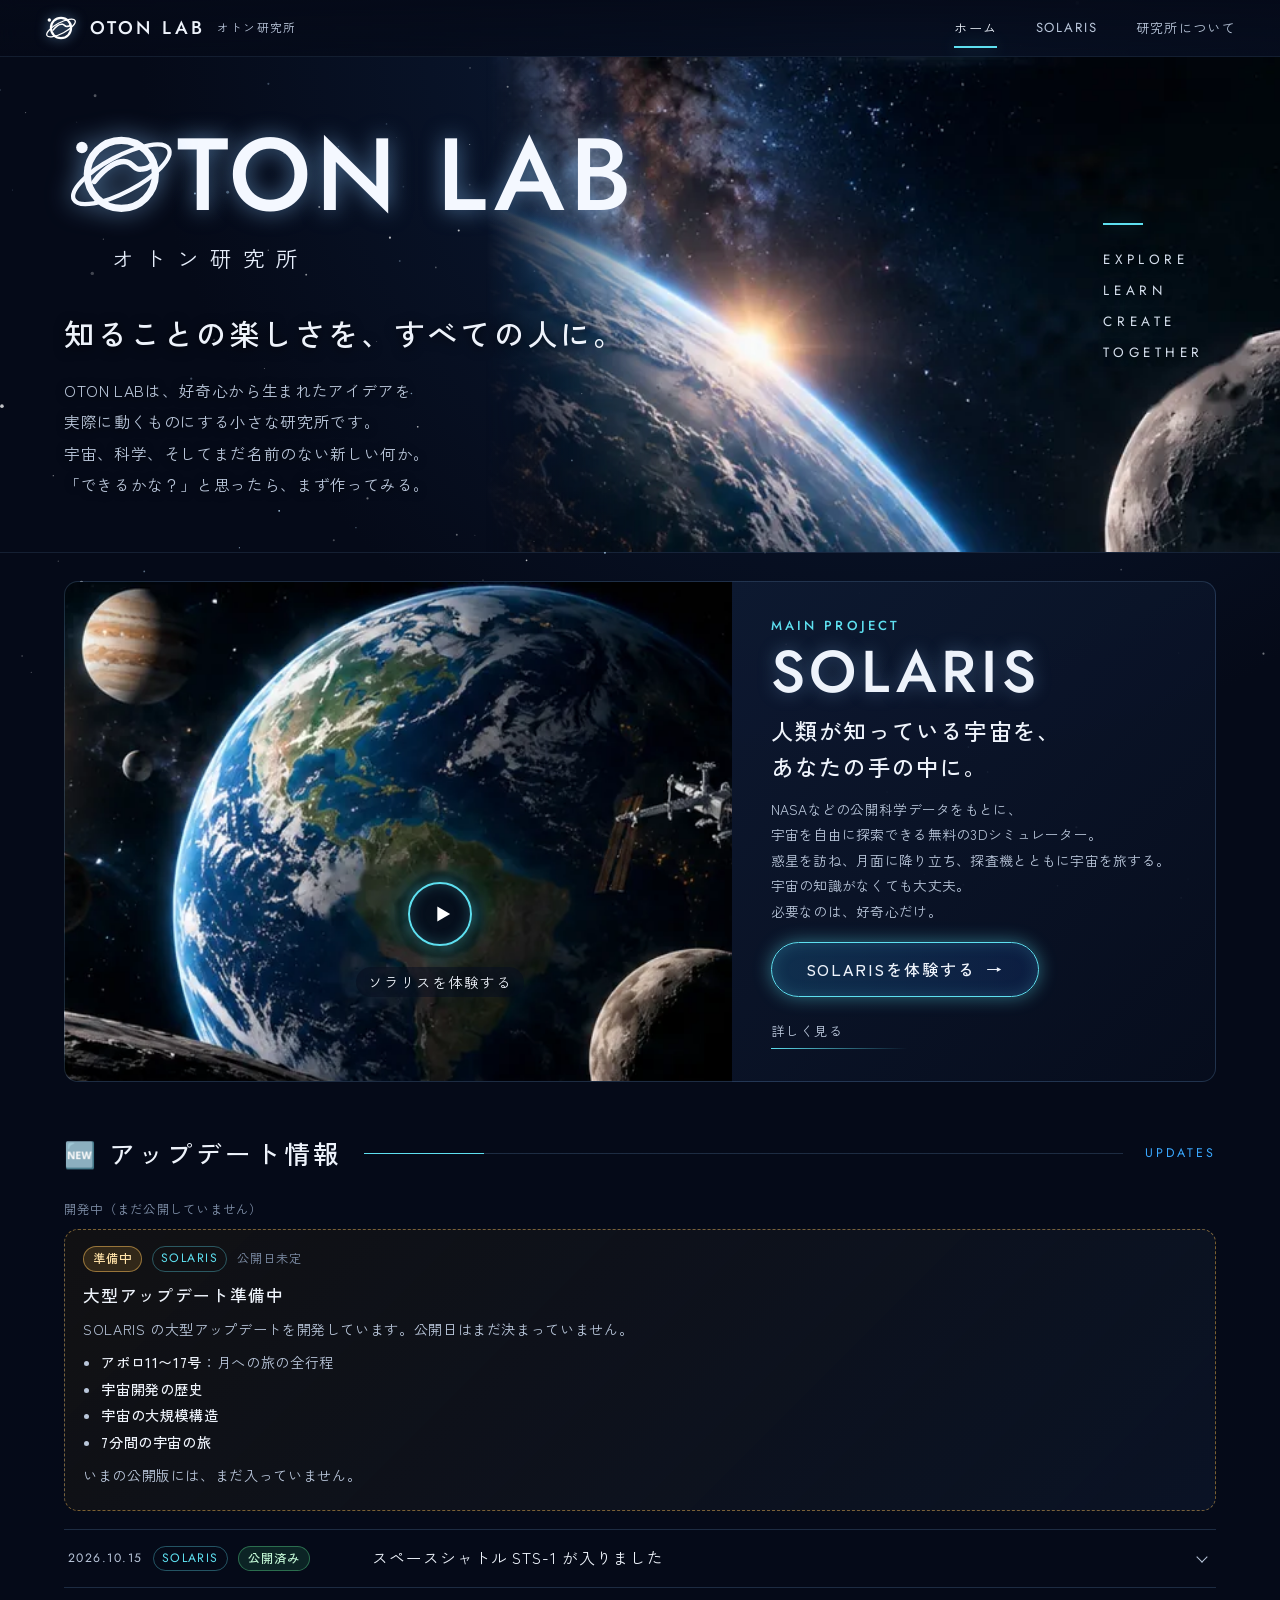
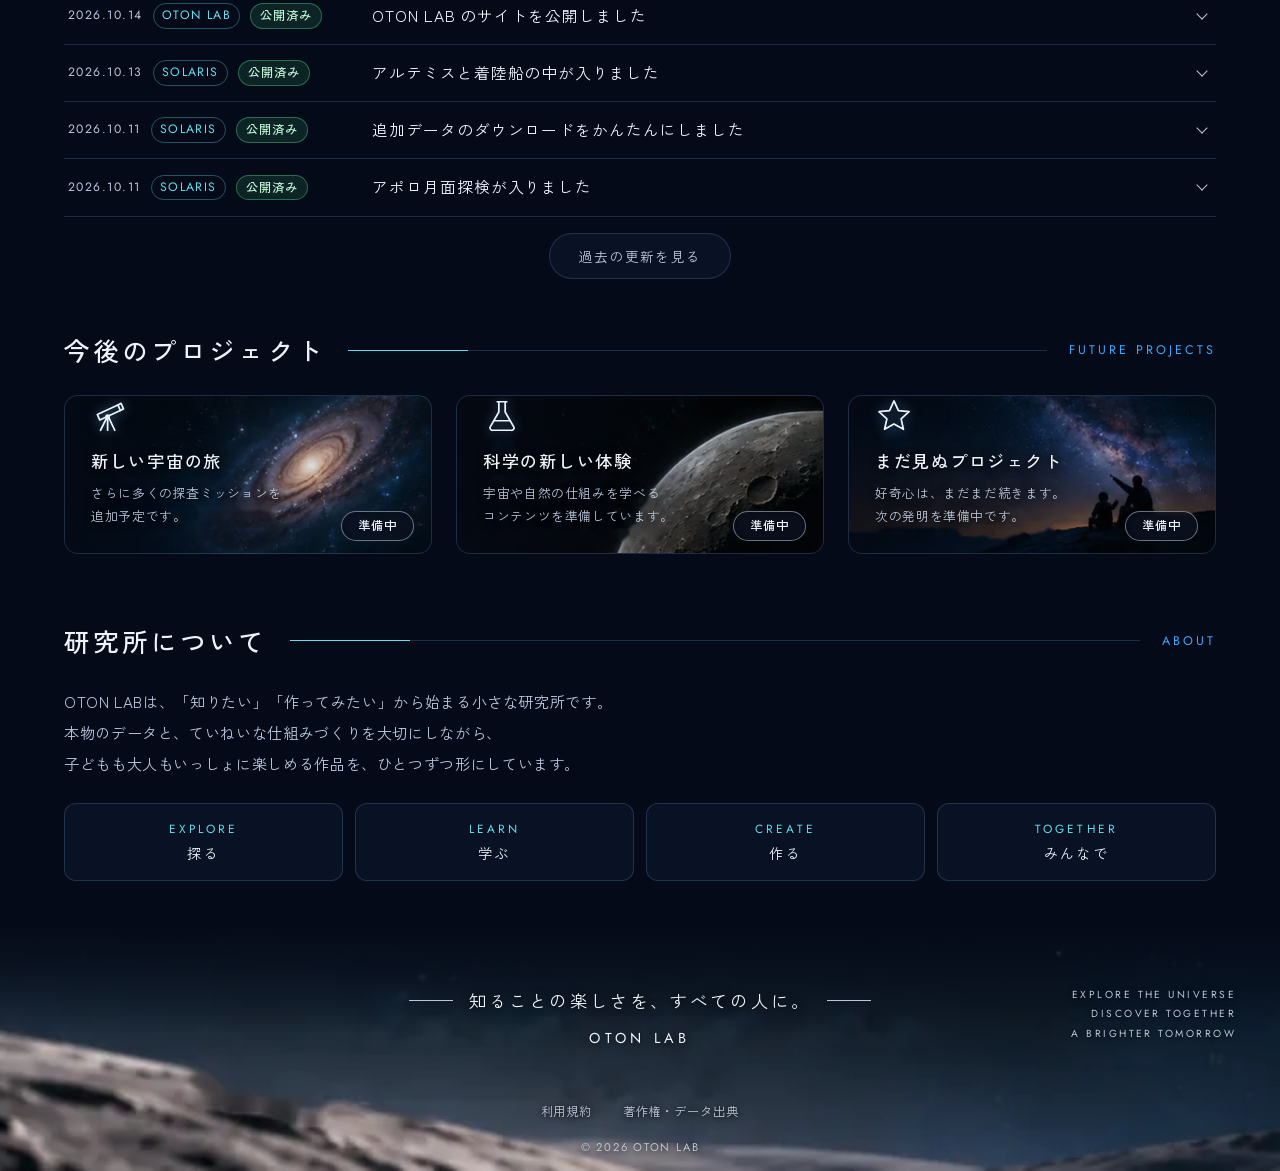
==== commit d98df09e: "トップページに「アップデート情報」を新設（data/updates.json で管理・公開済みと準備中を分けて表示・過去の更新の開閉・最小テスト）" ====
--- a/index.html
+++ b/index.html
@@ -101,6 +101,21 @@
     </div>
   </section>
 
+  <!-- ===== アップデート情報（中身は data/updates.json・js/updates.js） ===== -->
+  <section class="updates reveal" id="updates" aria-labelledby="updates-title">
+    <div class="section-head">
+      <h2 id="updates-title"><span aria-hidden="true">🆕</span> アップデート情報</h2>
+      <span class="section-line" aria-hidden="true"></span>
+      <span class="section-en" lang="en">UPDATES</span>
+    </div>
+    <div class="upd-upcoming" id="upd-upcoming" hidden></div>
+    <ol class="upd-list" id="upd-list" aria-label="公開済みの更新">
+      <li class="upd-msg">読み込み中…</li>
+    </ol>
+    <ol class="upd-list upd-past" id="upd-past" aria-label="過去の更新" hidden></ol>
+    <button class="upd-more" id="upd-more" type="button" aria-expanded="false" aria-controls="upd-past" hidden>過去の更新を見る</button>
+  </section>
+
   <!-- ===== 今後のプロジェクト ===== -->
   <section class="future reveal" aria-labelledby="future-title">
     <div class="section-head">
@@ -163,5 +178,6 @@
 </footer>
 
 <script src="js/main.js" defer></script>
+<script src="js/updates.js" defer></script>
 </body>
 </html>
--- a/css/style.css
+++ b/css/style.css
@@ -289,6 +289,60 @@
   .mp-play-label { font-size: .8rem; }
 }
 
+/* ===== アップデート情報 ===== */
+.updates { max-width: var(--maxw); margin: clamp(36px, 5vw, 48px) auto 0; padding: 0 var(--gutter); }
+.upd-label { margin: 0 0 8px; font-size: .78rem; letter-spacing: .1em; color: var(--text-3); }
+.upd-upcoming { margin-bottom: 18px; }
+.upd-card {
+  padding: 16px 18px; border-radius: var(--radius);
+  border: 1px dashed rgba(255, 196, 92, .45);
+  background: linear-gradient(135deg, rgba(40, 30, 10, .35), rgba(12, 22, 42, .75));
+}
+.upd-card + .upd-card { margin-top: 10px; }
+.upd-card-title { margin: 8px 0 0; font-size: 1.05rem; font-weight: 500; letter-spacing: .08em; }
+.upd-meta { display: flex; align-items: center; flex-wrap: wrap; gap: 6px 10px; font-size: .76rem; }
+.upd-meta time { font-family: var(--font-en); letter-spacing: .12em; color: var(--text-2); }
+.upd-app {
+  font-family: var(--font-en); letter-spacing: .12em; color: var(--accent);
+  padding: 1px 8px; border: 1px solid rgba(94, 224, 240, .35); border-radius: 99px;
+}
+.upd-status { padding: 1px 9px; border-radius: 99px; font-weight: 500; letter-spacing: .08em; }
+.upd-status.is-released { color: #bff3d2; background: rgba(60, 200, 120, .14); border: 1px solid rgba(90, 220, 140, .4); }
+.upd-status.is-upcoming { color: #ffe2a8; background: rgba(255, 180, 60, .14); border: 1px solid rgba(255, 196, 92, .5); }
+.upd-when { color: var(--text-3); letter-spacing: .08em; }
+.upd-list { list-style: none; margin: 0; padding: 0; border-top: 1px solid var(--line); }
+.upd-past { border-top: 0; }
+.upd-item { border-bottom: 1px solid var(--line); }
+.upd-item summary {
+  list-style: none; cursor: pointer;
+  display: grid; gap: 4px; padding: 14px 34px 14px 4px; position: relative;
+  -webkit-tap-highlight-color: transparent;
+}
+.upd-item summary::-webkit-details-marker { display: none; }
+.upd-item summary::after {
+  content: ""; position: absolute; right: 10px; top: 50%; width: 8px; height: 8px; margin-top: -6px;
+  border-right: 1.5px solid var(--text-2); border-bottom: 1.5px solid var(--text-2);
+  transform: rotate(45deg); transition: transform .2s;
+}
+.upd-item details[open] summary::after { transform: rotate(-135deg); margin-top: -2px; }
+.upd-item summary:hover .upd-title { color: #fff; }
+.upd-title { font-size: .98rem; letter-spacing: .06em; color: var(--text); }
+.upd-body { padding: 0 4px 16px; font-size: .88rem; line-height: 1.9; color: var(--text-2); }
+.upd-card .upd-body { padding: 6px 0 0; }
+.upd-body p { margin: 0 0 6px; }
+.upd-body ul { margin: 4px 0 6px; padding-left: 1.3em; }
+.upd-body b { color: var(--text); font-weight: 500; }
+.upd-msg { padding: 14px 4px; font-size: .88rem; color: var(--text-3); border-bottom: 1px solid var(--line); }
+.upd-more {
+  display: block; margin: 16px auto 0; min-height: 44px; padding: 10px 28px;
+  border-radius: 99px; border: 1px solid var(--line); background: var(--panel);
+  color: var(--text-2); font: inherit; font-size: .86rem; letter-spacing: .1em; cursor: pointer;
+}
+.upd-more:hover, .upd-more[aria-expanded="true"] { color: var(--text); border-color: rgba(94, 224, 240, .5); }
+@media (min-width: 760px) {
+  .upd-item summary { grid-template-columns: 300px 1fr; align-items: center; }
+}
+
 /* ===== 今後のプロジェクト ===== */
 .future { margin-top: clamp(36px, 5vw, 48px); }
 .cards { display: grid; grid-template-columns: repeat(3, minmax(0, 1fr)); gap: clamp(14px, 2vw, 24px); }
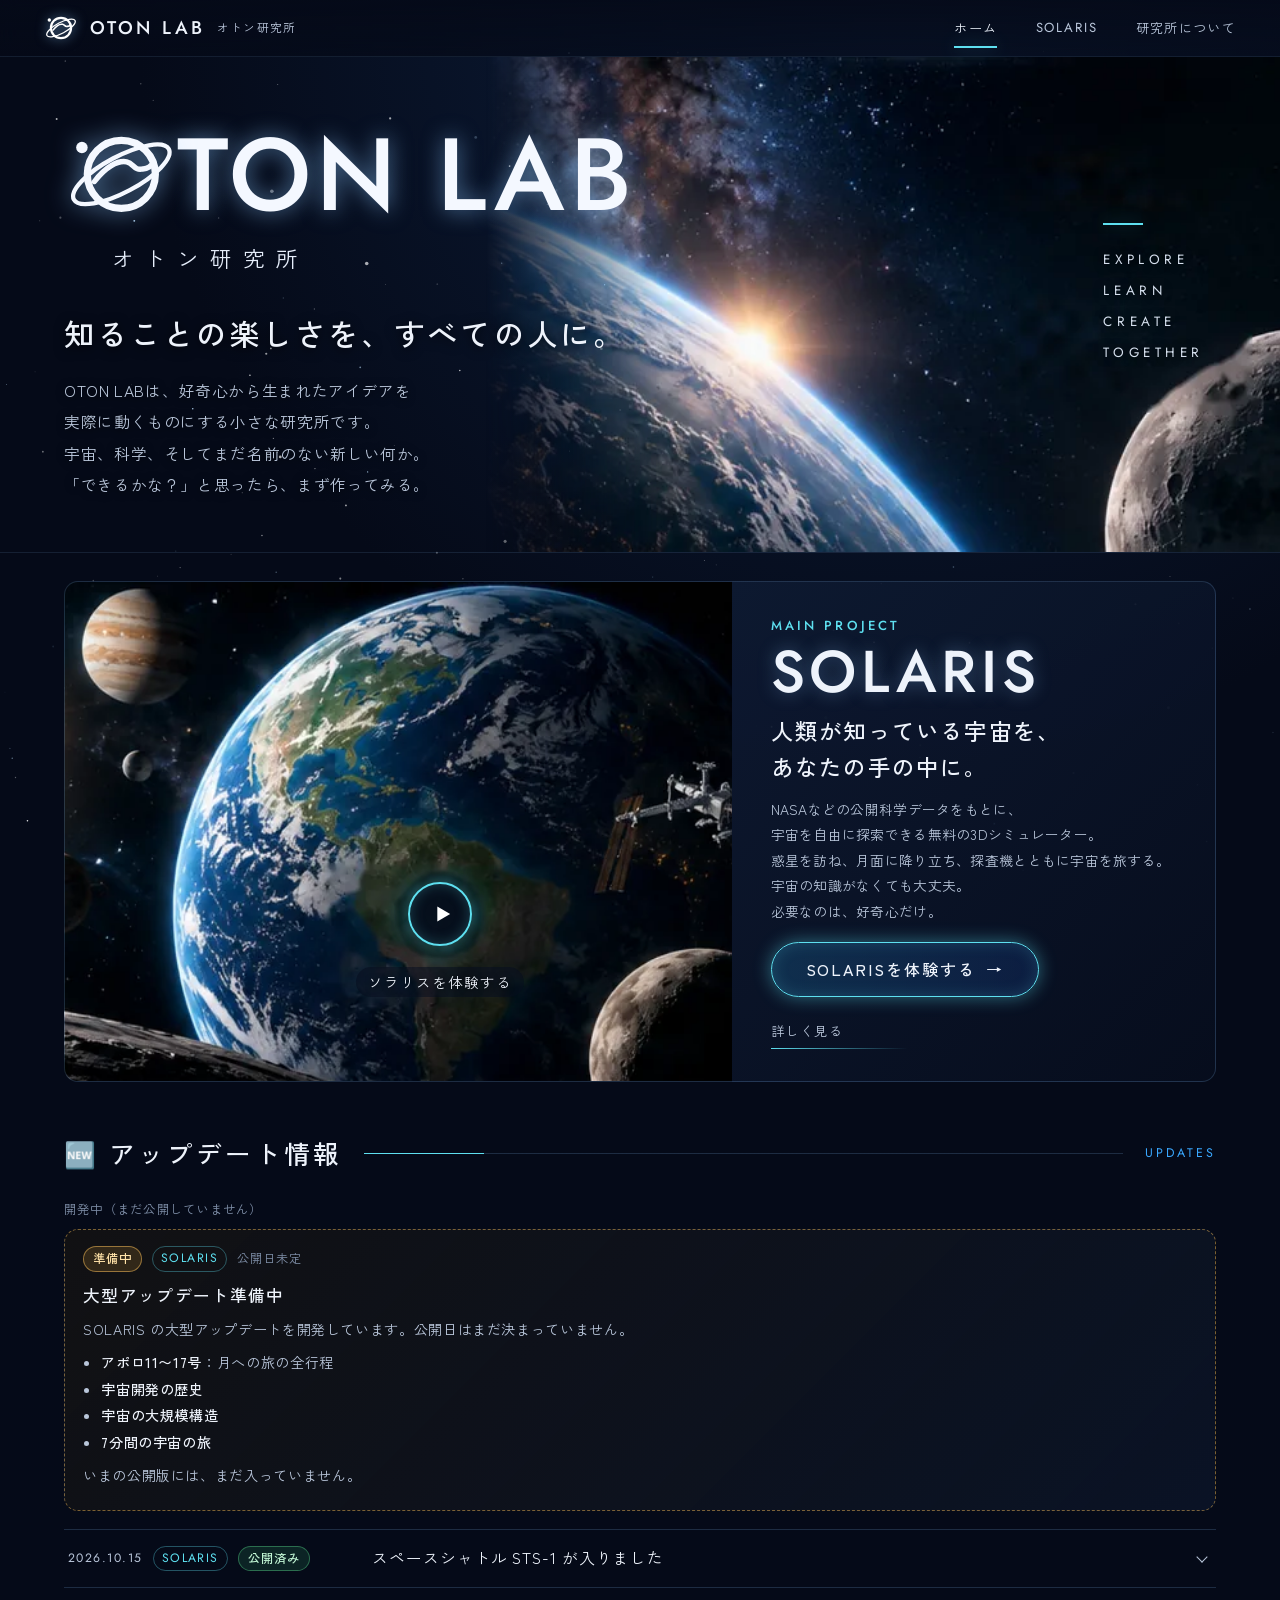
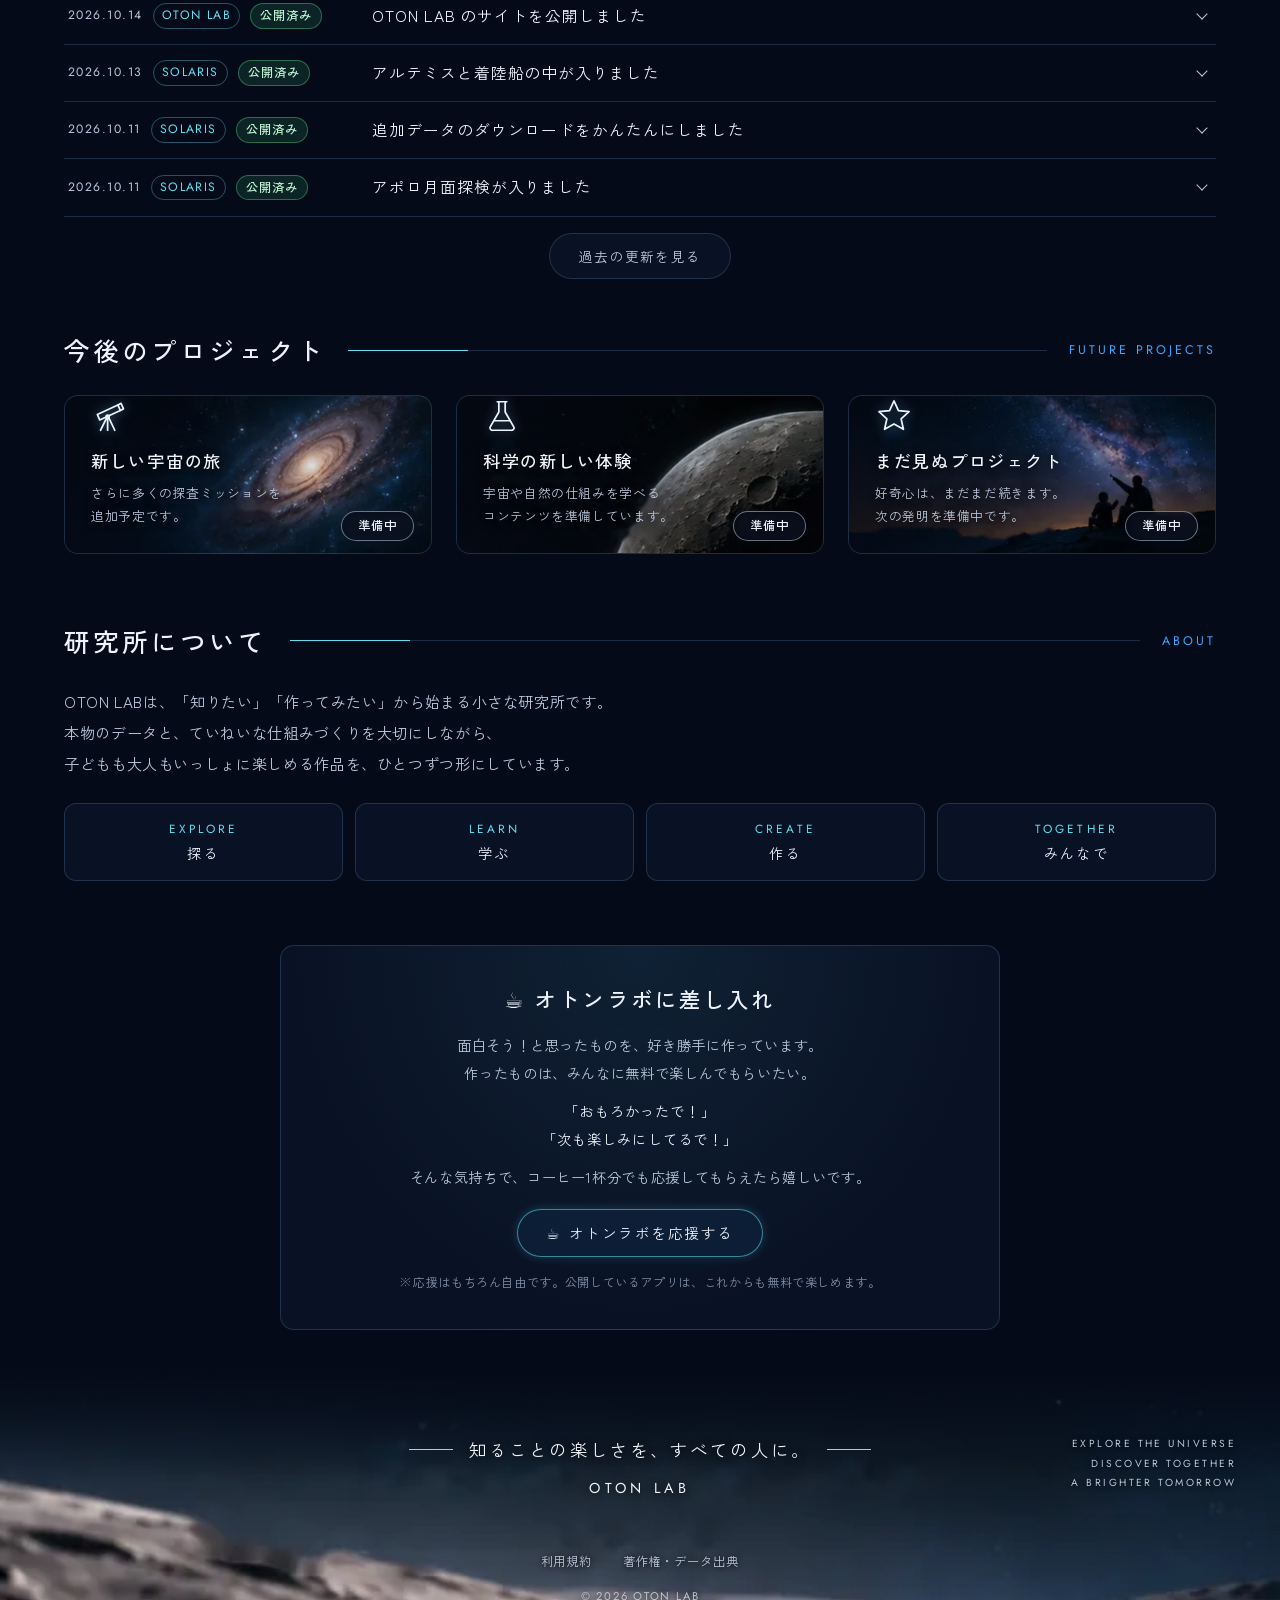
==== commit 188804f5: "フッター直前に「☕ オトンラボに差し入れ」（OFUSE・任意の応援・新しいタブで開く）を追加" ====
--- a/index.html
+++ b/index.html
@@ -162,6 +162,18 @@
       <li><span lang="en">TOGETHER</span>みんなで</li>
     </ul>
   </section>
+
+  <!-- ===== 差し入れ（OFUSE・任意の応援） ===== -->
+  <section class="support reveal" id="support" aria-labelledby="support-title">
+    <div class="support-card">
+      <h2 id="support-title"><span aria-hidden="true">☕</span> オトンラボに差し入れ</h2>
+      <p>面白そう！と思ったものを、<br class="sp">好き勝手に作っています。<br>作ったものは、<br class="sp">みんなに無料で楽しんでもらいたい。</p>
+      <p class="support-voice">「おもろかったで！」<br>「次も楽しみにしてるで！」</p>
+      <p>そんな気持ちで、コーヒー1杯分でも<br class="sp">応援してもらえたら嬉しいです。</p>
+      <a class="support-btn" href="https://ofuse.me/73671dae" target="_blank" rel="noopener noreferrer"><span aria-hidden="true">☕</span> オトンラボを応援する<span class="visually-hidden">（OFUSE・新しいタブで開きます）</span></a>
+      <p class="support-note">※応援はもちろん自由です。<br class="sp">公開しているアプリは、これからも無料で楽しめます。</p>
+    </div>
+  </section>
 </main>
 
 <footer class="site-footer">
--- a/css/style.css
+++ b/css/style.css
@@ -415,6 +415,34 @@
   .pillars { grid-template-columns: repeat(2, minmax(0, 1fr)); }
 }
 
+/* ===== 差し入れ（OFUSE） ===== */
+.support { max-width: var(--maxw); margin: clamp(44px, 6vw, 64px) auto 0; padding: 0 var(--gutter); }
+.support-card {
+  max-width: 720px; margin: 0 auto; text-align: center;
+  padding: clamp(22px, 3.4vw, 34px) clamp(18px, 3.4vw, 40px);
+  border-radius: var(--radius); border: 1px solid var(--line);
+  background: radial-gradient(ellipse at 50% 0%, rgba(94, 224, 240, .08), transparent 70%), var(--panel);
+}
+.support h2 { margin: 0 0 12px; font-size: clamp(1.1rem, 2.2vw, 1.35rem); font-weight: 500; letter-spacing: .1em; }
+.support p { margin: 0 0 10px; font-size: .9rem; line-height: 1.95; color: var(--text-2); }
+.support-voice { color: var(--text) !important; letter-spacing: .08em; }
+.support-btn {
+  display: inline-flex; align-items: center; justify-content: center; gap: 8px;
+  min-height: 46px; margin: 8px 0 14px; padding: 10px 28px;
+  border-radius: 99px; border: 1px solid rgba(94, 224, 240, .55);
+  background: rgba(16, 40, 70, .5);
+  box-shadow: 0 0 10px rgba(94, 224, 240, .2);
+  color: var(--text); text-decoration: none; font-size: .92rem; letter-spacing: .1em;
+  transition: box-shadow .25s, border-color .25s;
+}
+.support-btn:hover, .support-btn:focus-visible { border-color: var(--accent); box-shadow: 0 0 20px rgba(94, 224, 240, .5); }
+.support-note { margin: 0 !important; font-size: .76rem !important; color: var(--text-3) !important; }
+@media (max-width: 360px) {
+  .support-card { padding-left: 12px; padding-right: 12px; }
+  .support p { letter-spacing: .01em; }
+  .support .support-note { font-size: .7rem !important; }
+}
+
 /* ===== フッター ===== */
 .site-footer {
   position: relative;
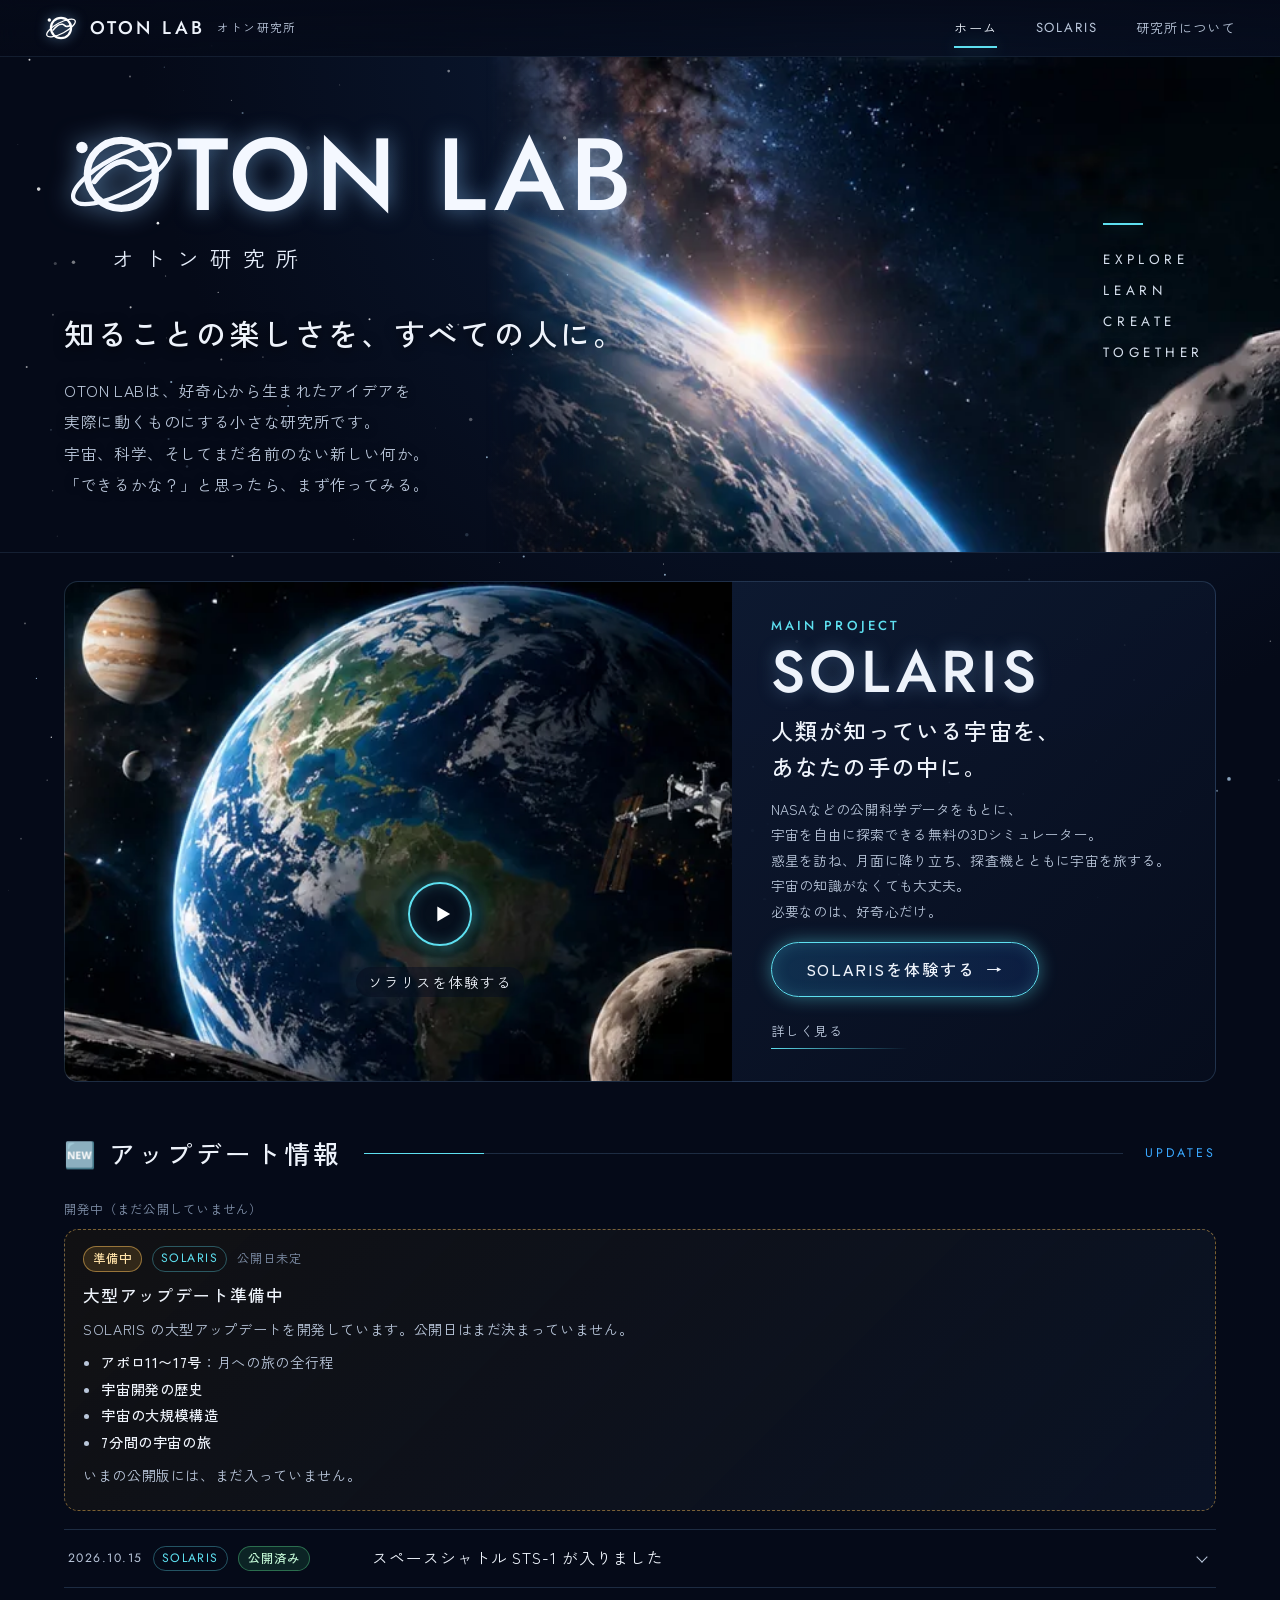
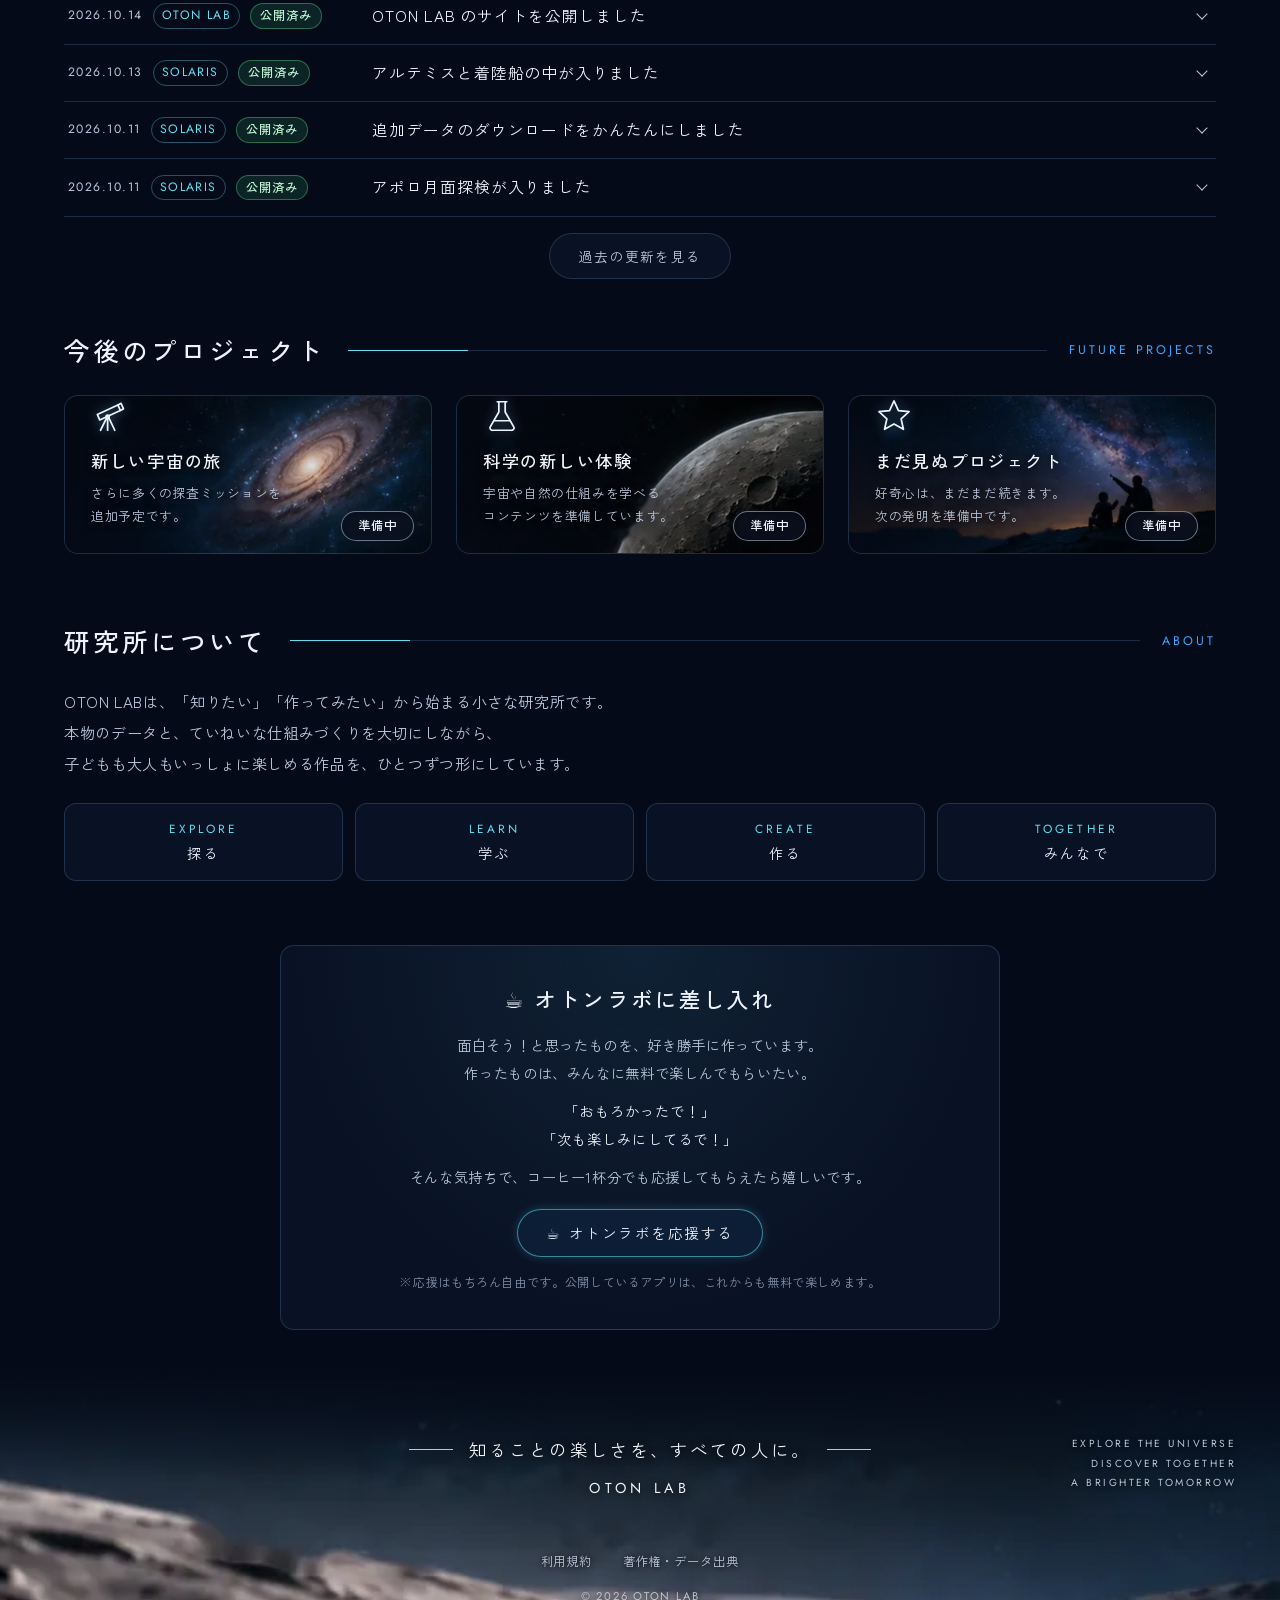
==== commit 988607e6: "アクセス解析 GoatCounter を導入（本番ドメインだけで計測・ページはパスで区別・Cookie なし）・利用規約にアクセス解析の説明を追加" ====
--- a/index.html
+++ b/index.html
@@ -18,6 +18,7 @@
 <link rel="preconnect" href="https://fonts.gstatic.com" crossorigin>
 <link rel="stylesheet" href="https://fonts.googleapis.com/css2?family=Jost:wght@300;400;500;600&family=Zen+Kaku+Gothic+New:wght@400;500;700&display=swap">
 <link rel="stylesheet" href="css/style.css">
+<script src="js/analytics.js" async></script>
 </head>
 <body>
 <canvas id="stars" aria-hidden="true"></canvas>
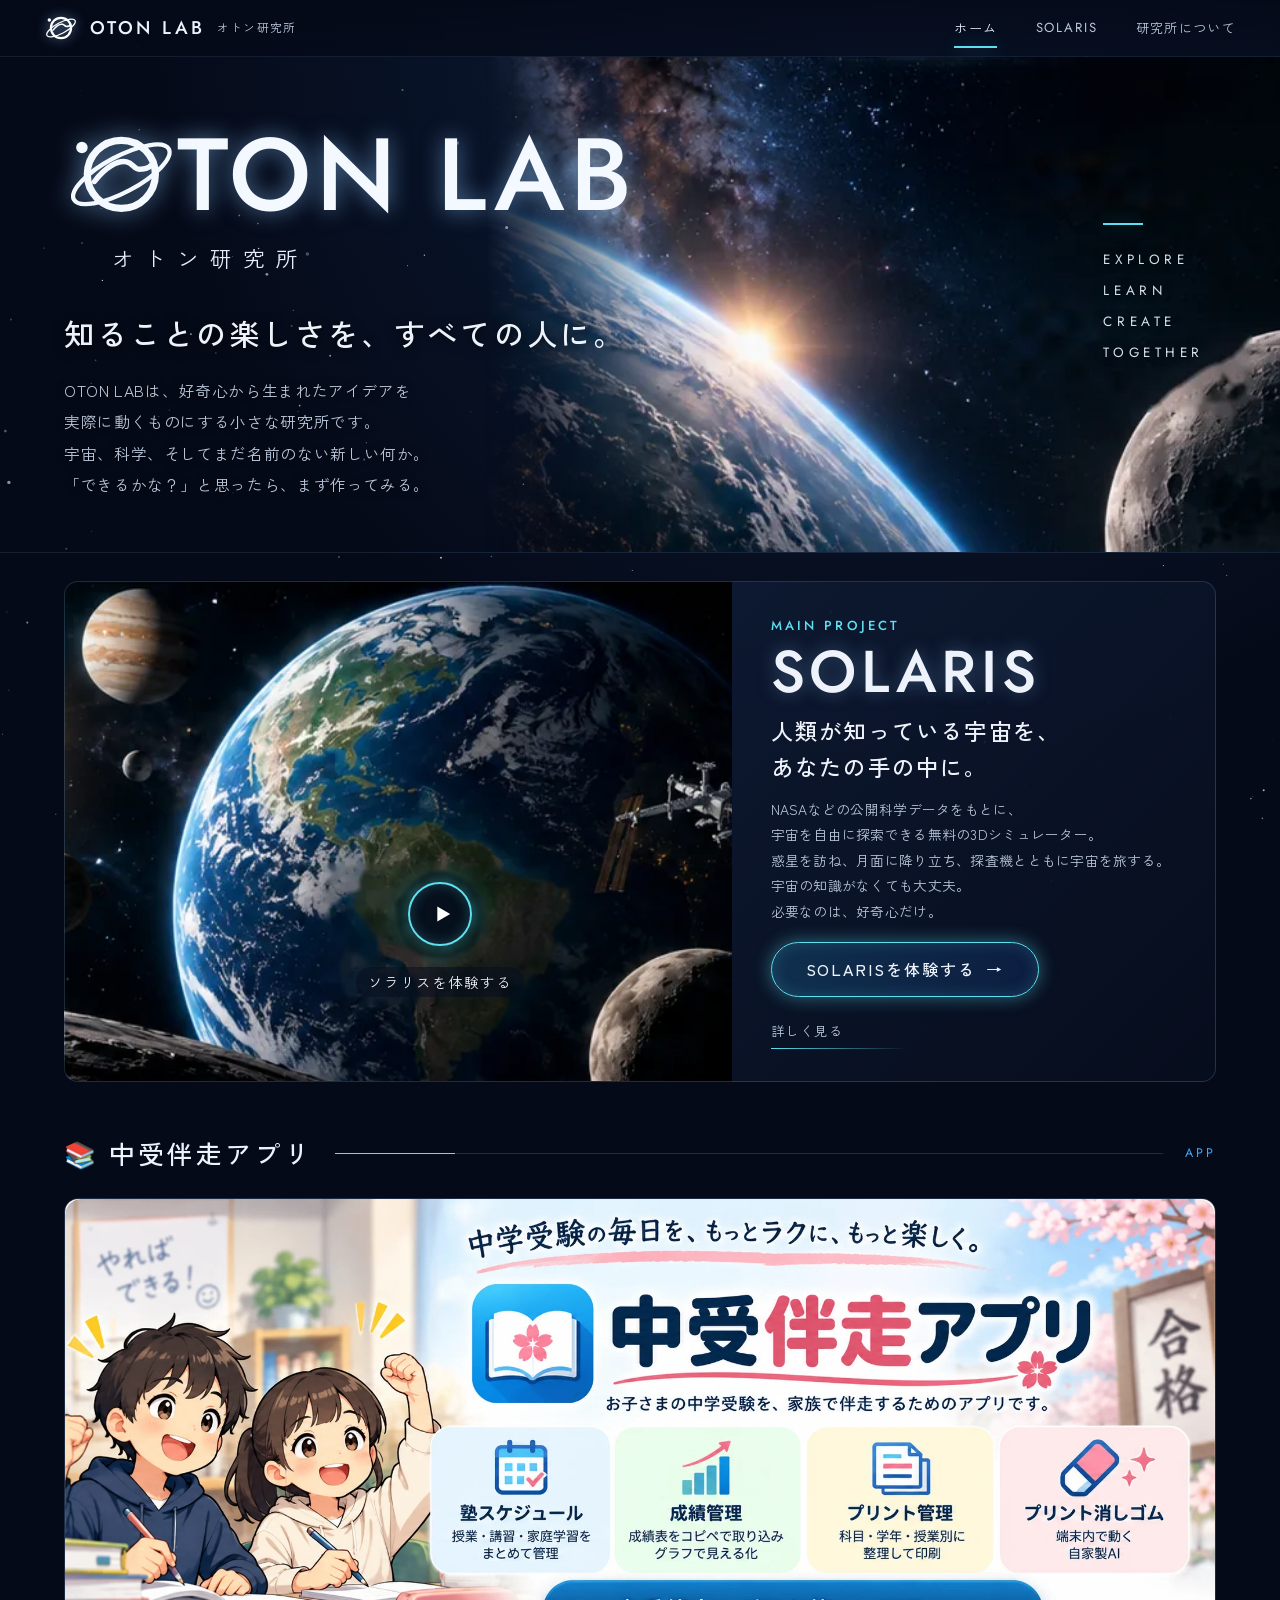
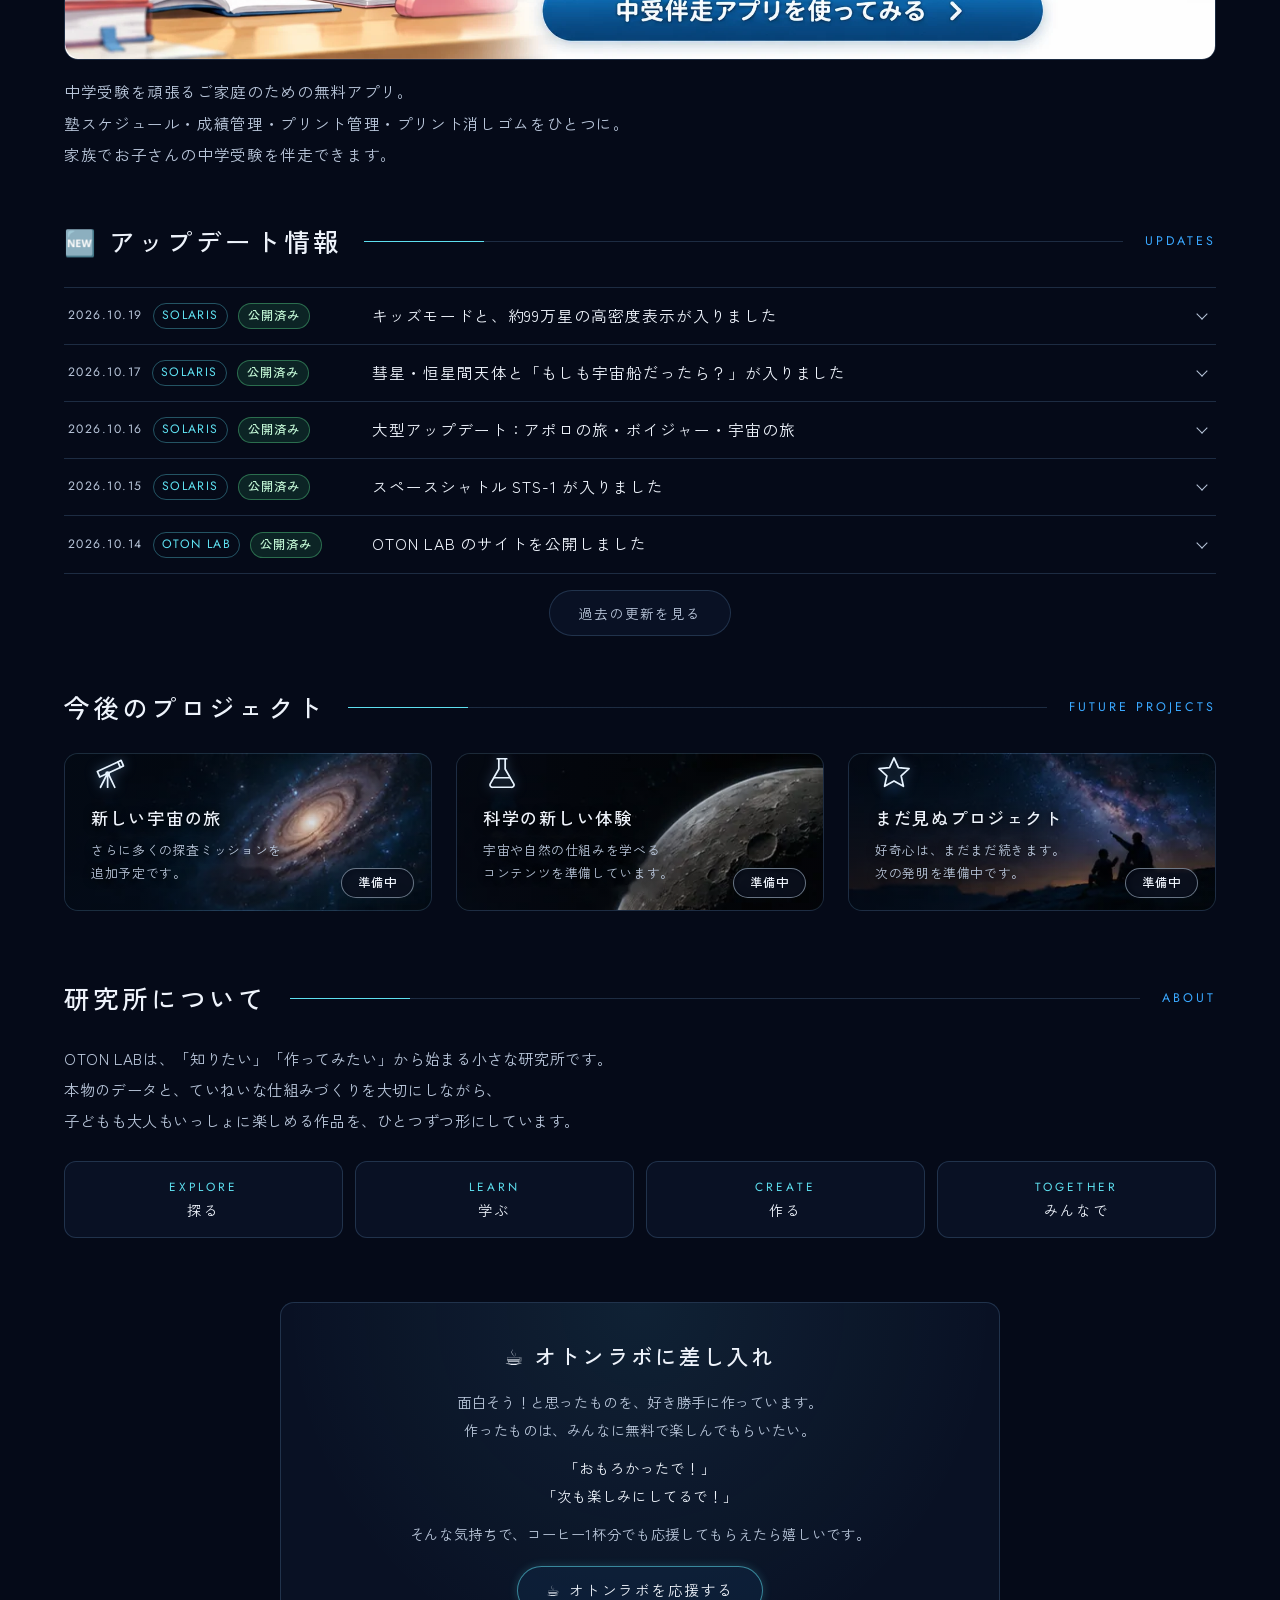
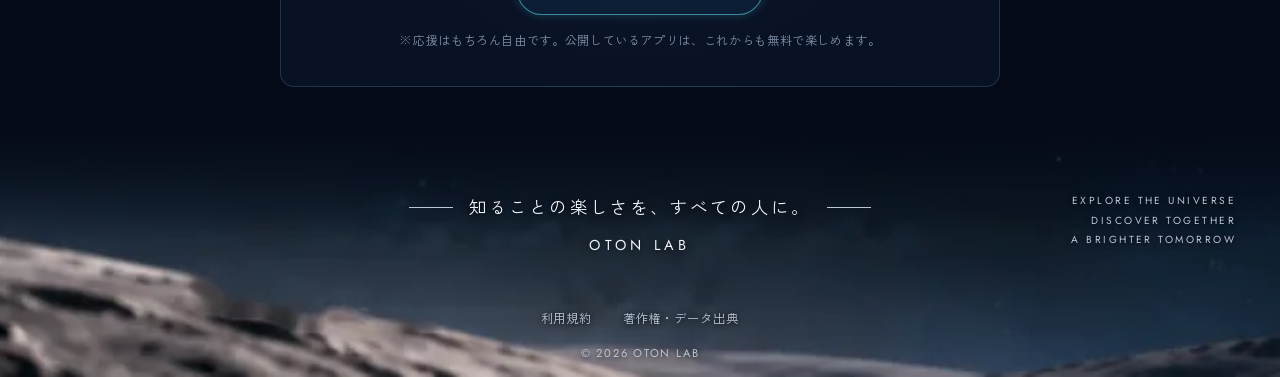
==== commit 29ec0aaf: "トップページに「中受伴走アプリ」の欄を追加（バナー画像・紹介文・アプリへのリンク） Co-Authored-By: Claude Opus 5.5 <noreply@anthropic.com>" ====
--- a/index.html
+++ b/index.html
@@ -102,6 +102,19 @@
     </div>
   </section>
 
+  <!-- ===== 中受伴走アプリ ===== -->
+  <section class="app-project reveal" id="chuju" aria-labelledby="chuju-title">
+    <div class="section-head">
+      <h2 id="chuju-title"><span aria-hidden="true">📚</span> 中受伴走アプリ</h2>
+      <span class="section-line" aria-hidden="true"></span>
+      <span class="section-en" lang="en">APP</span>
+    </div>
+    <a class="app-banner" href="https://otonlab.github.io/chuju-bansou/">
+      <img src="img/chuju-bansou.webp" width="1983" height="793" loading="lazy" decoding="async" alt="中受伴走アプリ　中学受験の毎日を、もっとラクに、もっと楽しく。塾スケジュール・成績管理・プリント管理・プリント消しゴム。中受伴走アプリを使ってみる">
+    </a>
+    <p class="app-body">中学受験を頑張るご家庭のための無料アプリ。<br class="pc">塾スケジュール・成績管理・プリント管理・プリント消しゴムをひとつに。<br class="pc">家族でお子さんの中学受験を伴走できます。</p>
+  </section>
+
   <!-- ===== アップデート情報（中身は data/updates.json・js/updates.js） ===== -->
   <section class="updates reveal" id="updates" aria-labelledby="updates-title">
     <div class="section-head">
--- a/css/style.css
+++ b/css/style.css
@@ -290,6 +290,19 @@
 }
 
 /* ===== アップデート情報 ===== */
+/* ===== 中受伴走アプリ（バナー画像は文字入りの完成品＝縦横比を保って全体を見せる） ===== */
+.app-project { max-width: var(--maxw); margin: clamp(36px, 5vw, 48px) auto 0; padding: 0 var(--gutter); }
+.app-banner {
+  display: block; overflow: hidden;
+  border: 1px solid var(--line); border-radius: var(--radius);
+  transition: transform .3s ease, box-shadow .3s ease;
+}
+.app-banner img { display: block; width: 100%; height: auto; }
+.app-banner:hover { transform: translateY(-3px); box-shadow: 0 12px 32px rgba(0, 0, 0, .45), var(--glow); }
+.app-banner:focus-visible { outline: 2px solid var(--accent); outline-offset: 4px; }
+.app-body { margin: 16px 0 0; font-size: clamp(.86rem, 1.25vw, .98rem); line-height: 2; color: var(--text-2); }
+@media (prefers-reduced-motion: reduce) { .app-banner { transition: none; } .app-banner:hover { transform: none; } }
+
 .updates { max-width: var(--maxw); margin: clamp(36px, 5vw, 48px) auto 0; padding: 0 var(--gutter); }
 .upd-label { margin: 0 0 8px; font-size: .78rem; letter-spacing: .1em; color: var(--text-3); }
 .upd-upcoming { margin-bottom: 18px; }
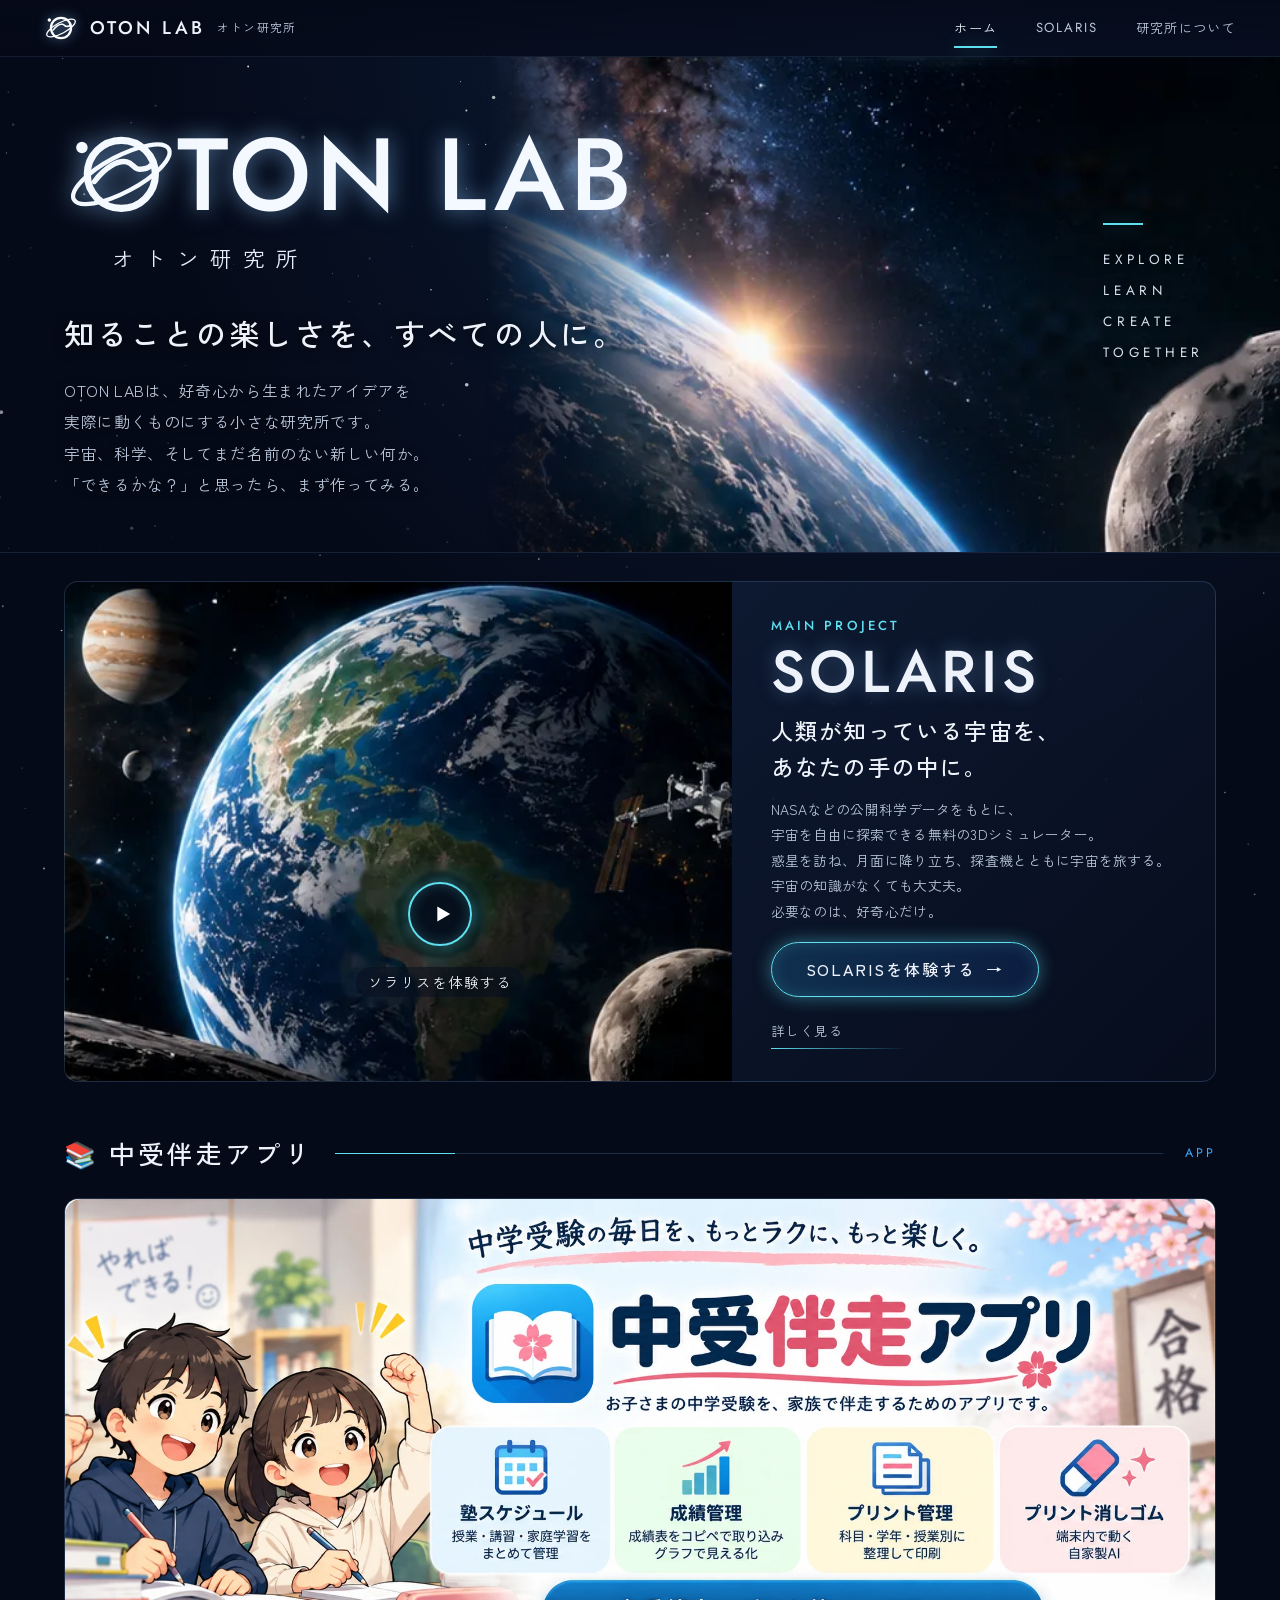
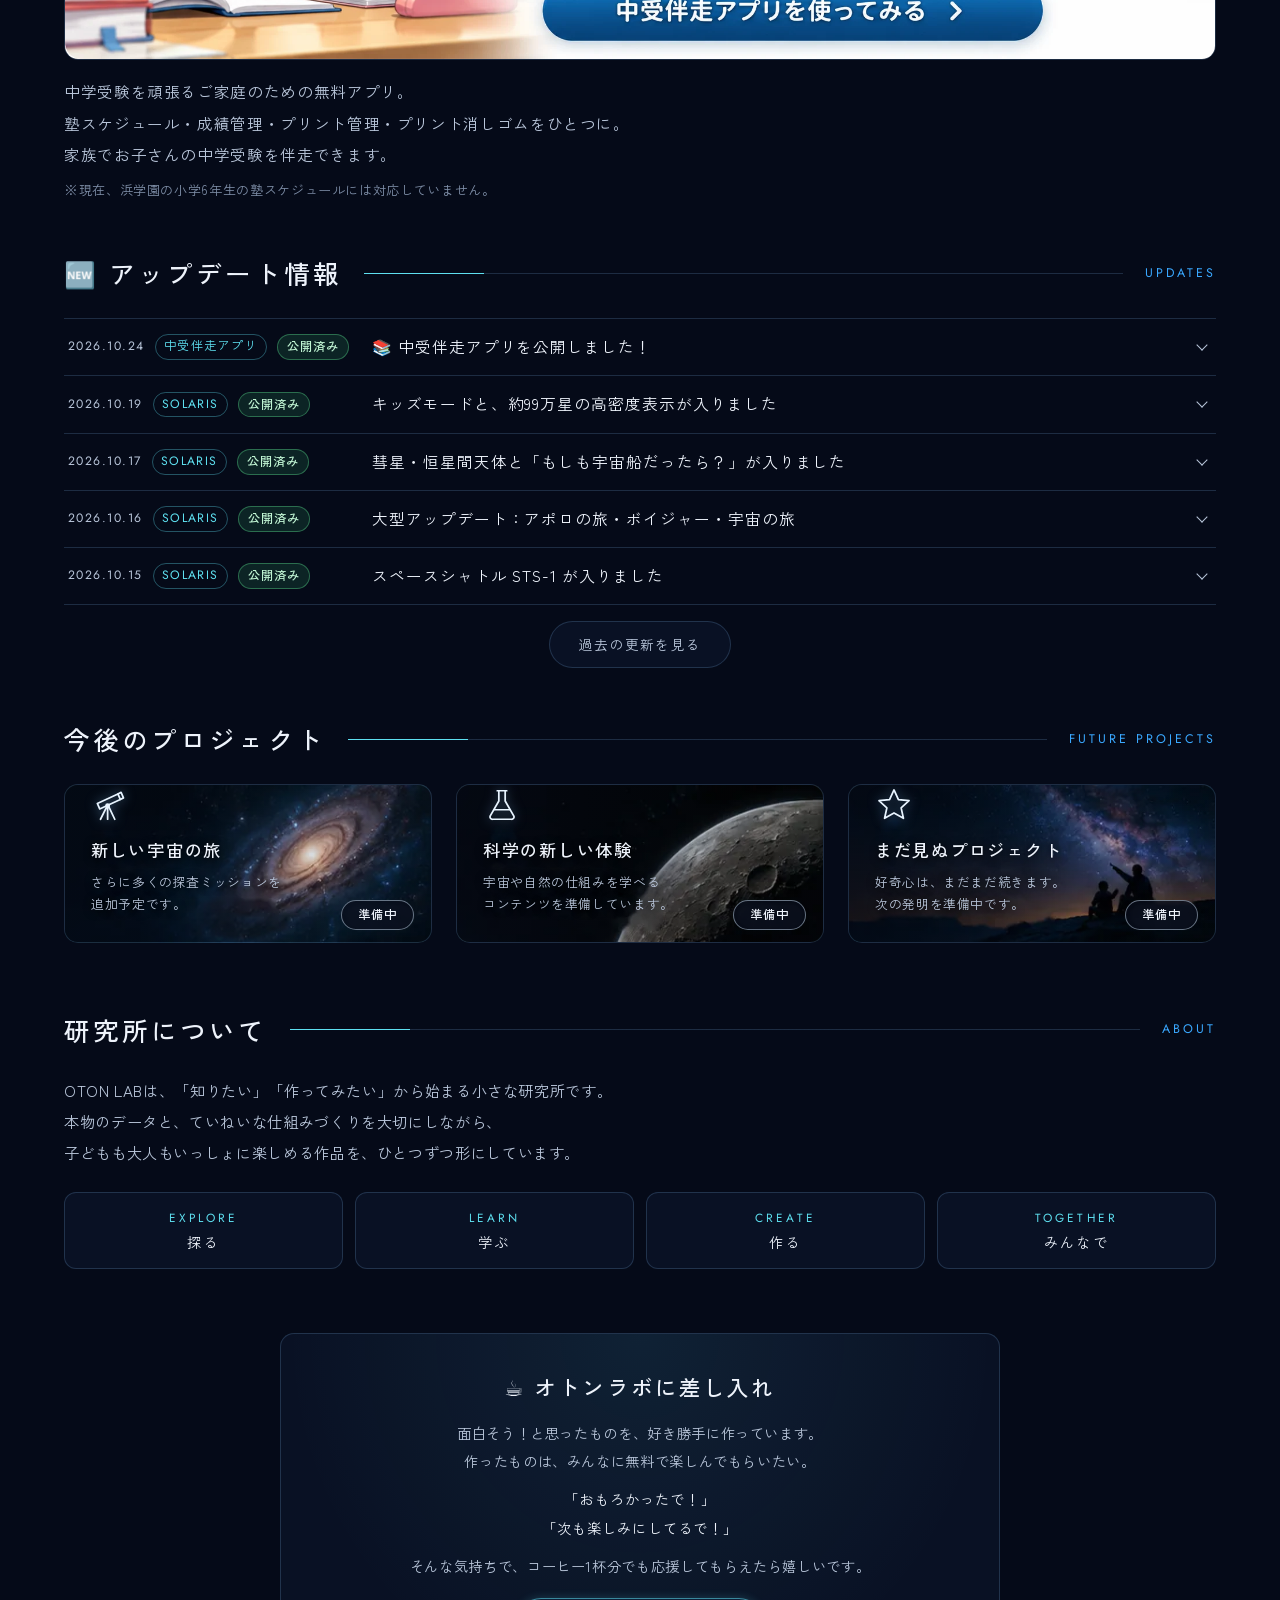
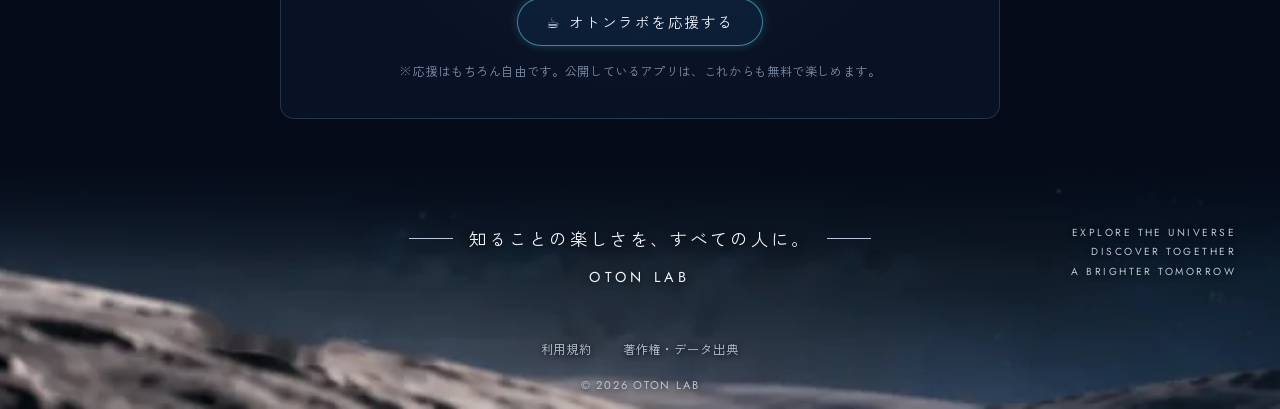
==== commit 69d82848: "中受伴走アプリ：紹介欄と公開のお知らせに「小学6年生の塾スケジュールには未対応」の注意書き Co-Authored-By: Claude Opus 5.5 <noreply@anthropic.com" ====
--- a/index.html
+++ b/index.html
@@ -113,6 +113,7 @@
       <img src="img/chuju-bansou.webp" width="1983" height="793" loading="lazy" decoding="async" alt="中受伴走アプリ　中学受験の毎日を、もっとラクに、もっと楽しく。塾スケジュール・成績管理・プリント管理・プリント消しゴム。中受伴走アプリを使ってみる">
     </a>
     <p class="app-body">中学受験を頑張るご家庭のための無料アプリ。<br class="pc">塾スケジュール・成績管理・プリント管理・プリント消しゴムをひとつに。<br class="pc">家族でお子さんの中学受験を伴走できます。</p>
+    <p class="app-note">※現在、浜学園の小学6年生の塾スケジュールには対応していません。</p>
   </section>
 
   <!-- ===== アップデート情報（中身は data/updates.json・js/updates.js） ===== -->
--- a/css/style.css
+++ b/css/style.css
@@ -301,6 +301,7 @@
 .app-banner:hover { transform: translateY(-3px); box-shadow: 0 12px 32px rgba(0, 0, 0, .45), var(--glow); }
 .app-banner:focus-visible { outline: 2px solid var(--accent); outline-offset: 4px; }
 .app-body { margin: 16px 0 0; font-size: clamp(.86rem, 1.25vw, .98rem); line-height: 2; color: var(--text-2); }
+.app-note { margin: 8px 0 0; font-size: .82rem; line-height: 1.8; color: var(--text-3); }
 @media (prefers-reduced-motion: reduce) { .app-banner { transition: none; } .app-banner:hover { transform: none; } }
 
 .updates { max-width: var(--maxw); margin: clamp(36px, 5vw, 48px) auto 0; padding: 0 var(--gutter); }
@@ -345,6 +346,8 @@
 .upd-body p { margin: 0 0 6px; }
 .upd-body ul { margin: 4px 0 6px; padding-left: 1.3em; }
 .upd-body b { color: var(--text); font-weight: 500; }
+.upd-body a { color: var(--accent); text-decoration: underline; text-underline-offset: 3px; }
+.upd-body a:hover { color: var(--text); }
 .upd-msg { padding: 14px 4px; font-size: .88rem; color: var(--text-3); border-bottom: 1px solid var(--line); }
 .upd-more {
   display: block; margin: 16px auto 0; min-height: 44px; padding: 10px 28px;
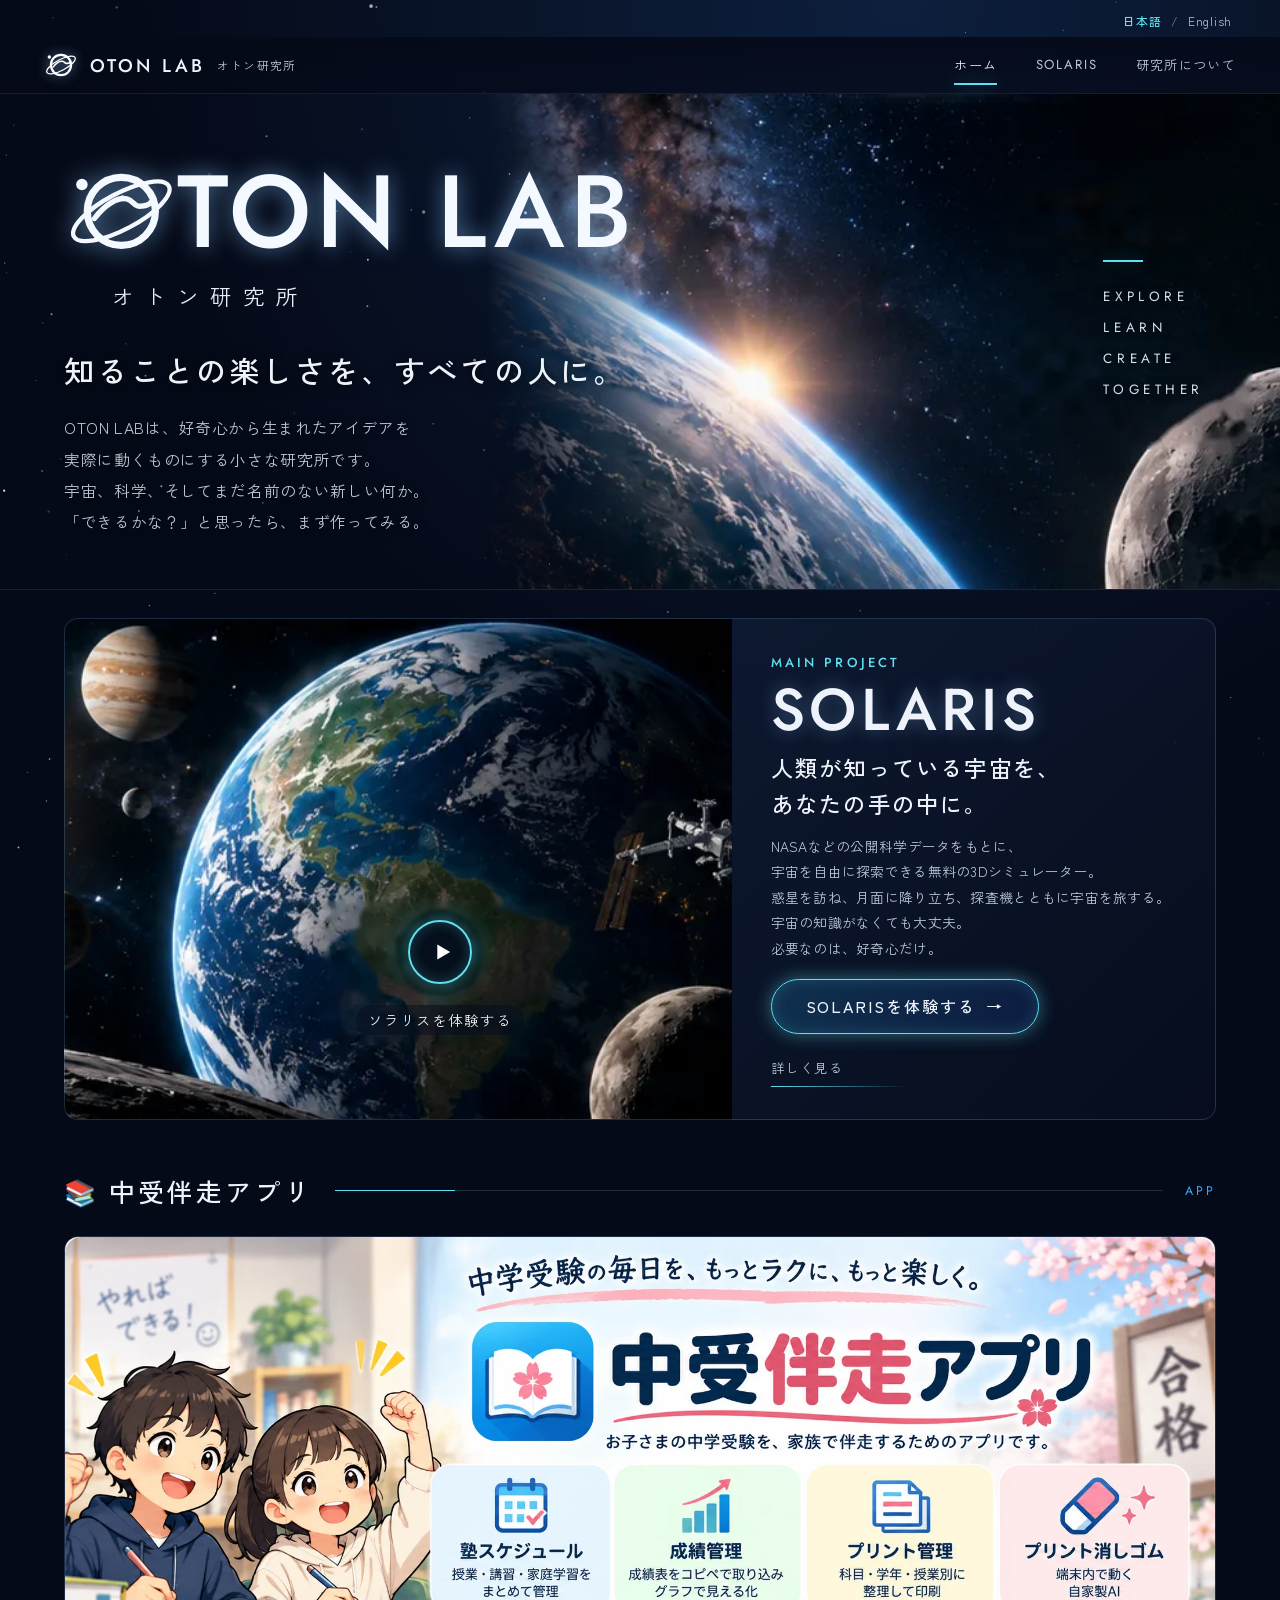
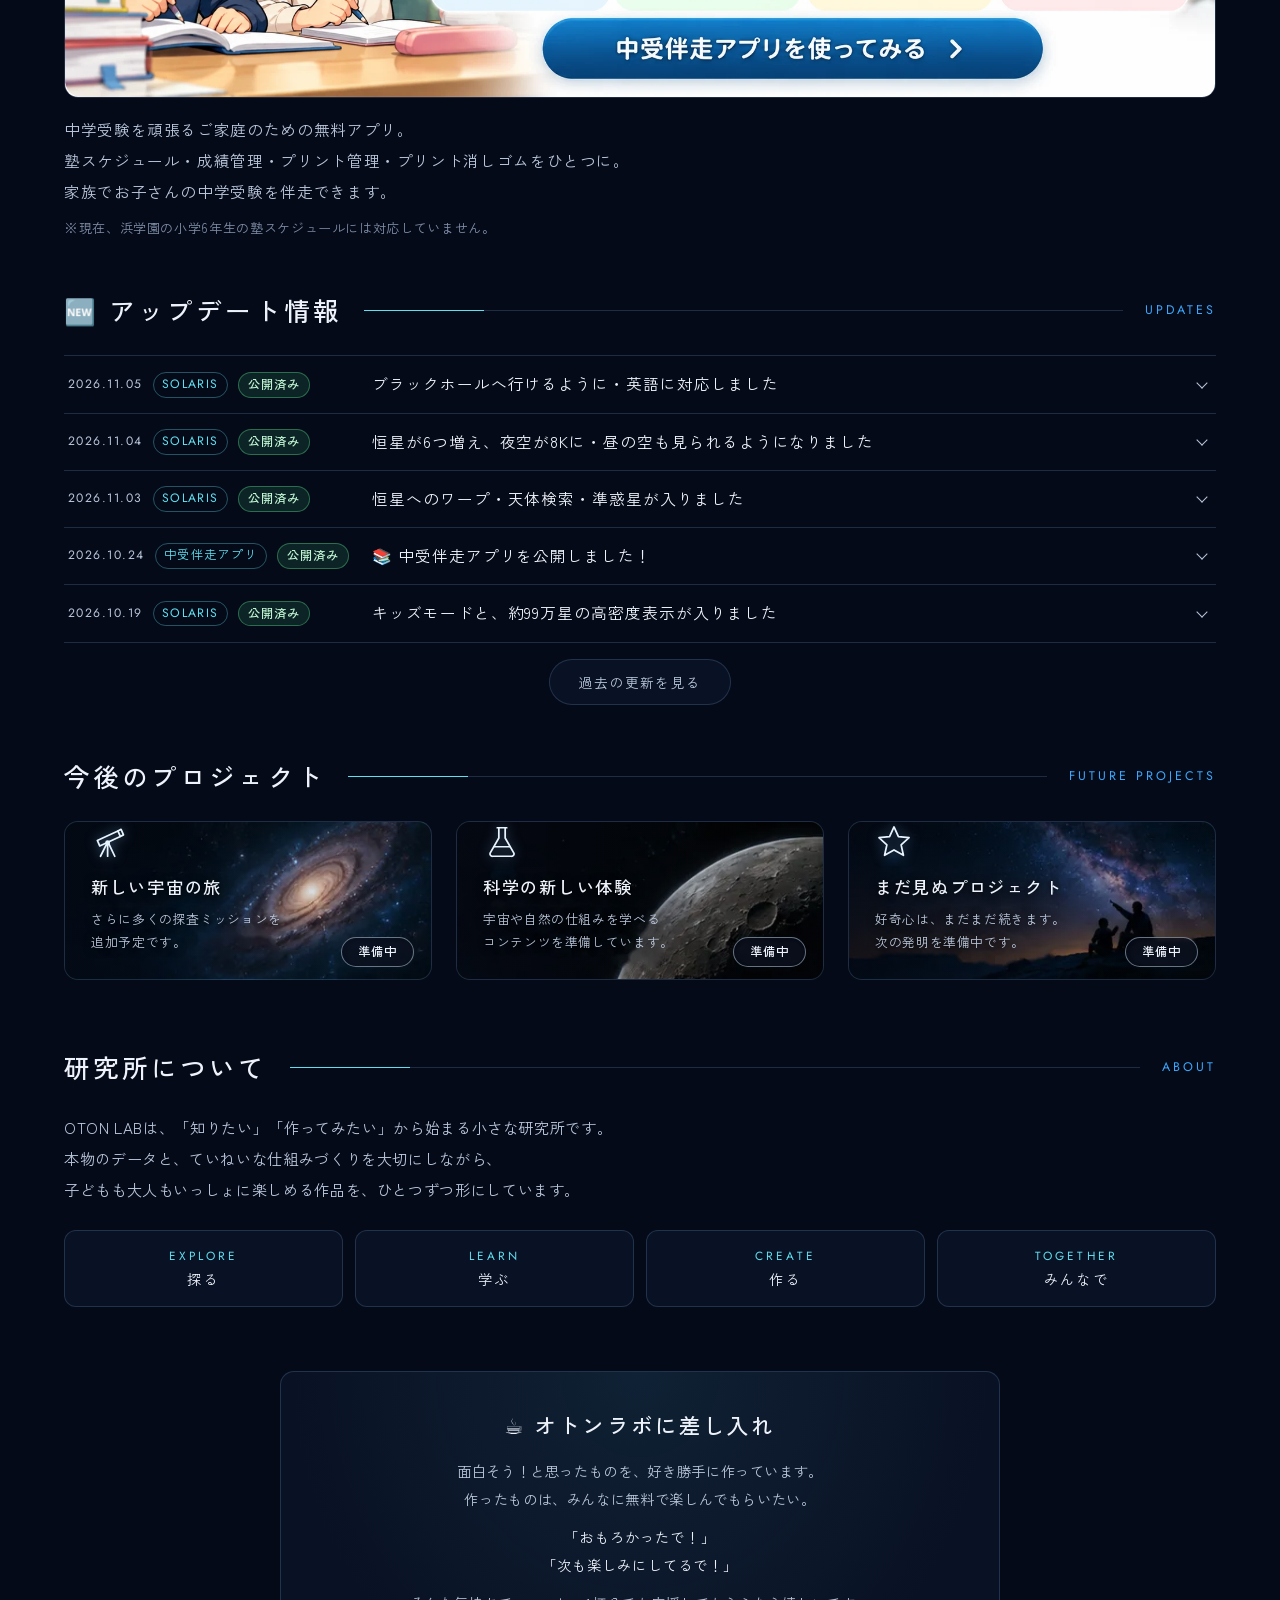
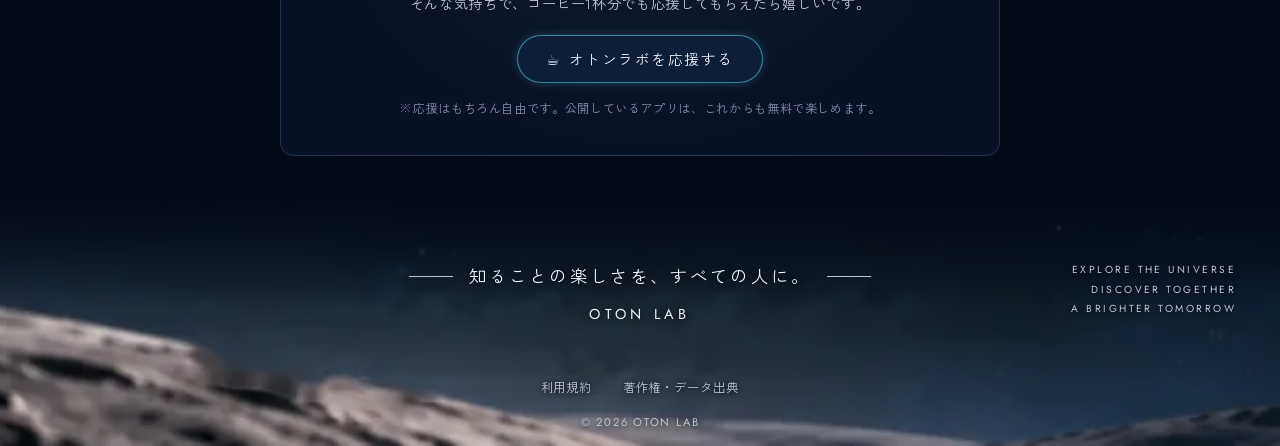
==== commit 9f246132: "英語のページ /en/（トップ・利用規約・出典）と「日本語 / English」の切りかえ - /en/ に index・terms・credits。各ページの上に切りかえ（対応するページへ・端末の言" ====
--- a/index.html
+++ b/index.html
@@ -13,6 +13,9 @@
 <meta property="og:url" content="https://otonlab.github.io/">
 <meta property="og:image" content="https://otonlab.github.io/img/og.jpg">
 <meta name="twitter:card" content="summary_large_image">
+<link rel="alternate" hreflang="ja" href="https://otonlab.github.io/">
+<link rel="alternate" hreflang="en" href="https://otonlab.github.io/en/">
+<link rel="alternate" hreflang="x-default" href="https://otonlab.github.io/">
 <link rel="icon" href="img/icon.svg" type="image/svg+xml">
 <link rel="preconnect" href="https://fonts.googleapis.com">
 <link rel="preconnect" href="https://fonts.gstatic.com" crossorigin>
@@ -34,6 +37,7 @@
   </defs>
 </svg>
 
+<nav class="lang-bar" aria-label="言語 / Language"><a href="./" lang="ja" hreflang="ja" aria-current="true">日本語</a><span aria-hidden="true">/</span><a href="en/" lang="en" hreflang="en">English</a></nav>
 <header class="site-header" id="top">
   <a class="brand" href="#top" aria-label="OTON LAB トップへ">
     <svg class="brand-mark"><use href="#logo"/></svg>
--- a/css/style.css
+++ b/css/style.css
@@ -555,3 +555,28 @@
   .doc td:first-child { color: var(--text); font-weight: 500; }
   .doc td:nth-child(3)::before { content: "ライセンス："; color: var(--text-3); }
 }
+
+/* ===== 言語の切りかえ（日本語 / English・押して切りかえる＝端末の言語で勝手に飛ばさない） ===== */
+.lang-bar {
+  display: flex; justify-content: flex-end; align-items: center; gap: 6px;
+  padding: 4px var(--gutter) 0;
+  font-size: .74rem; letter-spacing: .06em; color: var(--text-3);
+}
+.lang-bar a { color: var(--text-2); text-decoration: none; padding: 6px 4px; }
+.lang-bar a:hover, .lang-bar a:focus-visible { color: var(--text); text-decoration: underline; text-underline-offset: 3px; }
+.lang-bar a[aria-current] { color: var(--accent); font-weight: 500; }
+
+/* ===== 英語のページ ===== */
+html[lang="en"] .doc td:nth-child(3)::before { content: "License: "; }
+/* ほかのアプリ（日本語だけ）：小さく載せる */
+.other-apps { max-width: var(--maxw); margin: clamp(36px, 5vw, 48px) auto 0; padding: 0 var(--gutter); }
+.other-apps ul { list-style: none; margin: 0; padding: 0; display: grid; gap: 10px; }
+.other-apps li {
+  padding: 12px 16px; border: 1px solid var(--line); border-radius: 12px; background: var(--panel);
+  font-size: .86rem; line-height: 1.8; color: var(--text-2);
+}
+.other-apps a { color: var(--text); font-weight: 500; text-underline-offset: 3px; }
+.other-apps .ja-only {
+  display: inline-block; margin-left: 8px; padding: 0 8px; border-radius: 99px;
+  border: 1px solid rgba(255, 196, 92, .5); color: #ffe2a8; font-size: .72rem; letter-spacing: .06em;
+}
